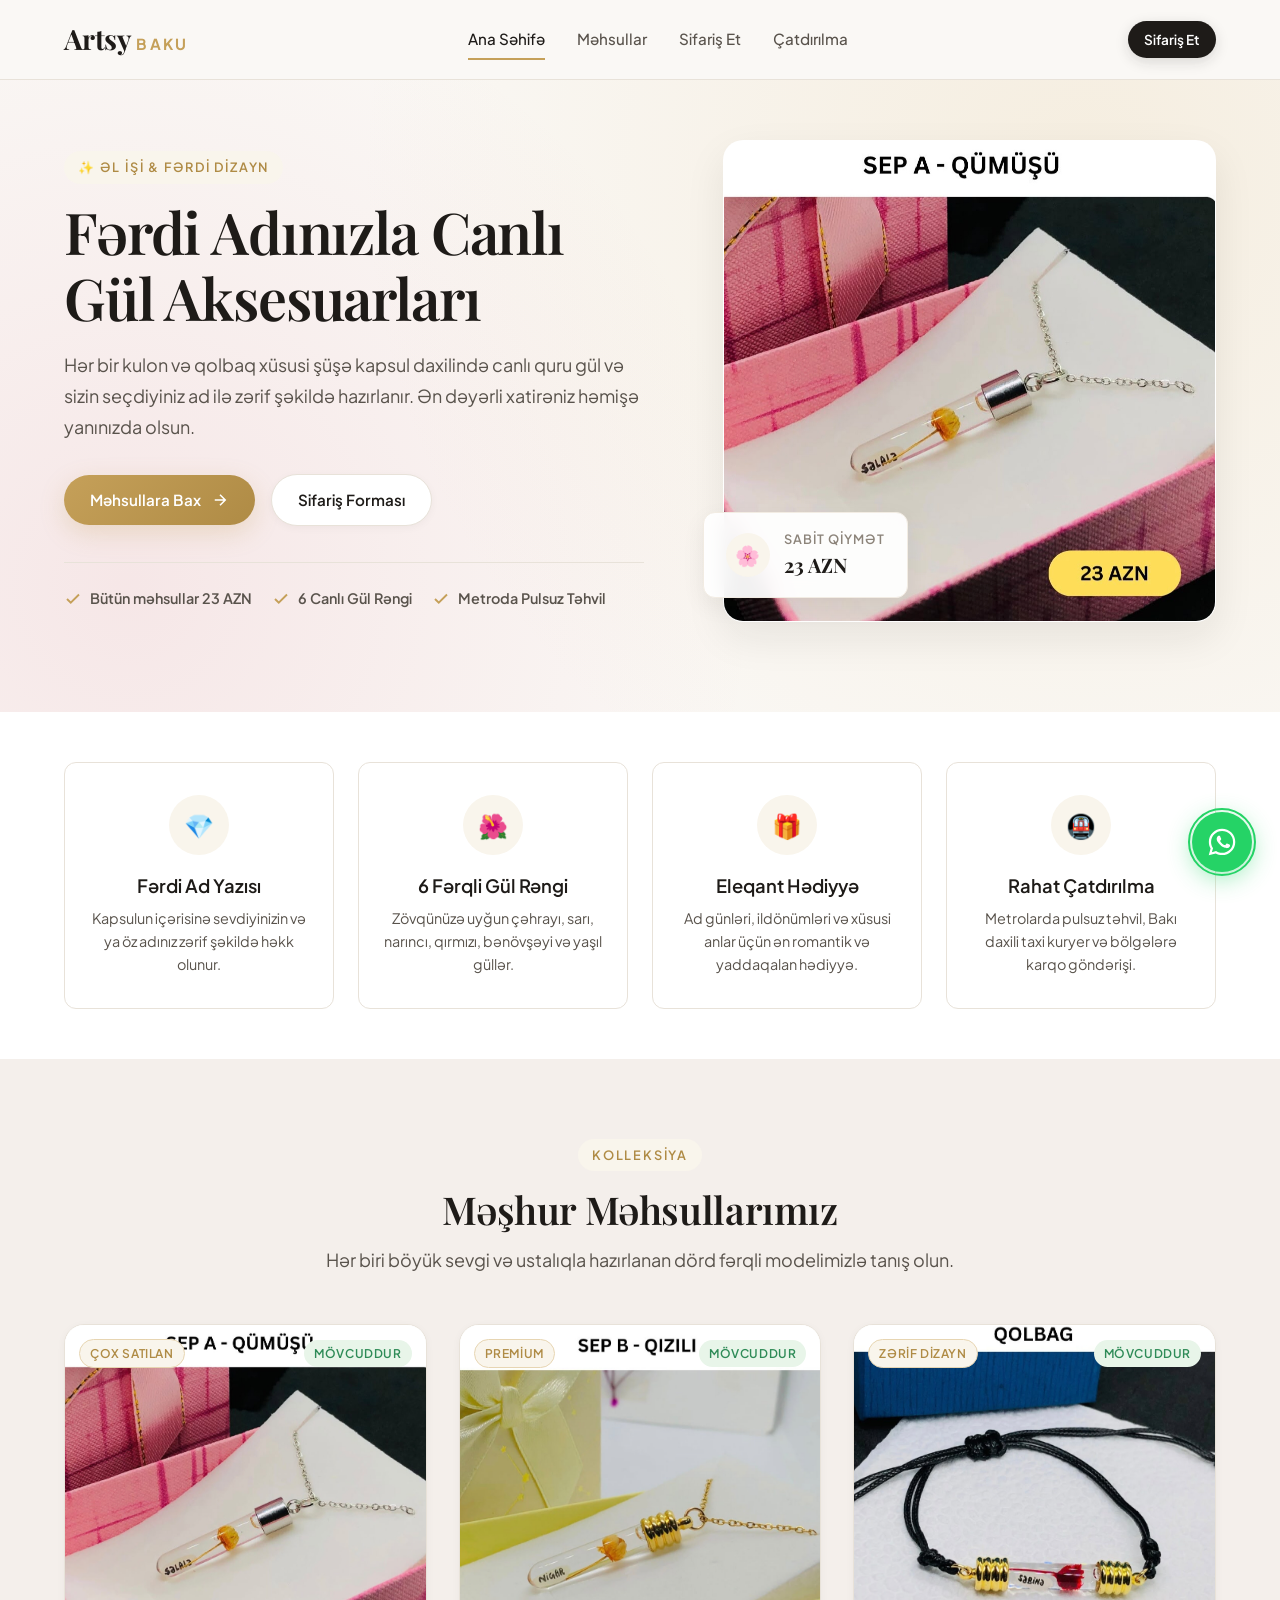
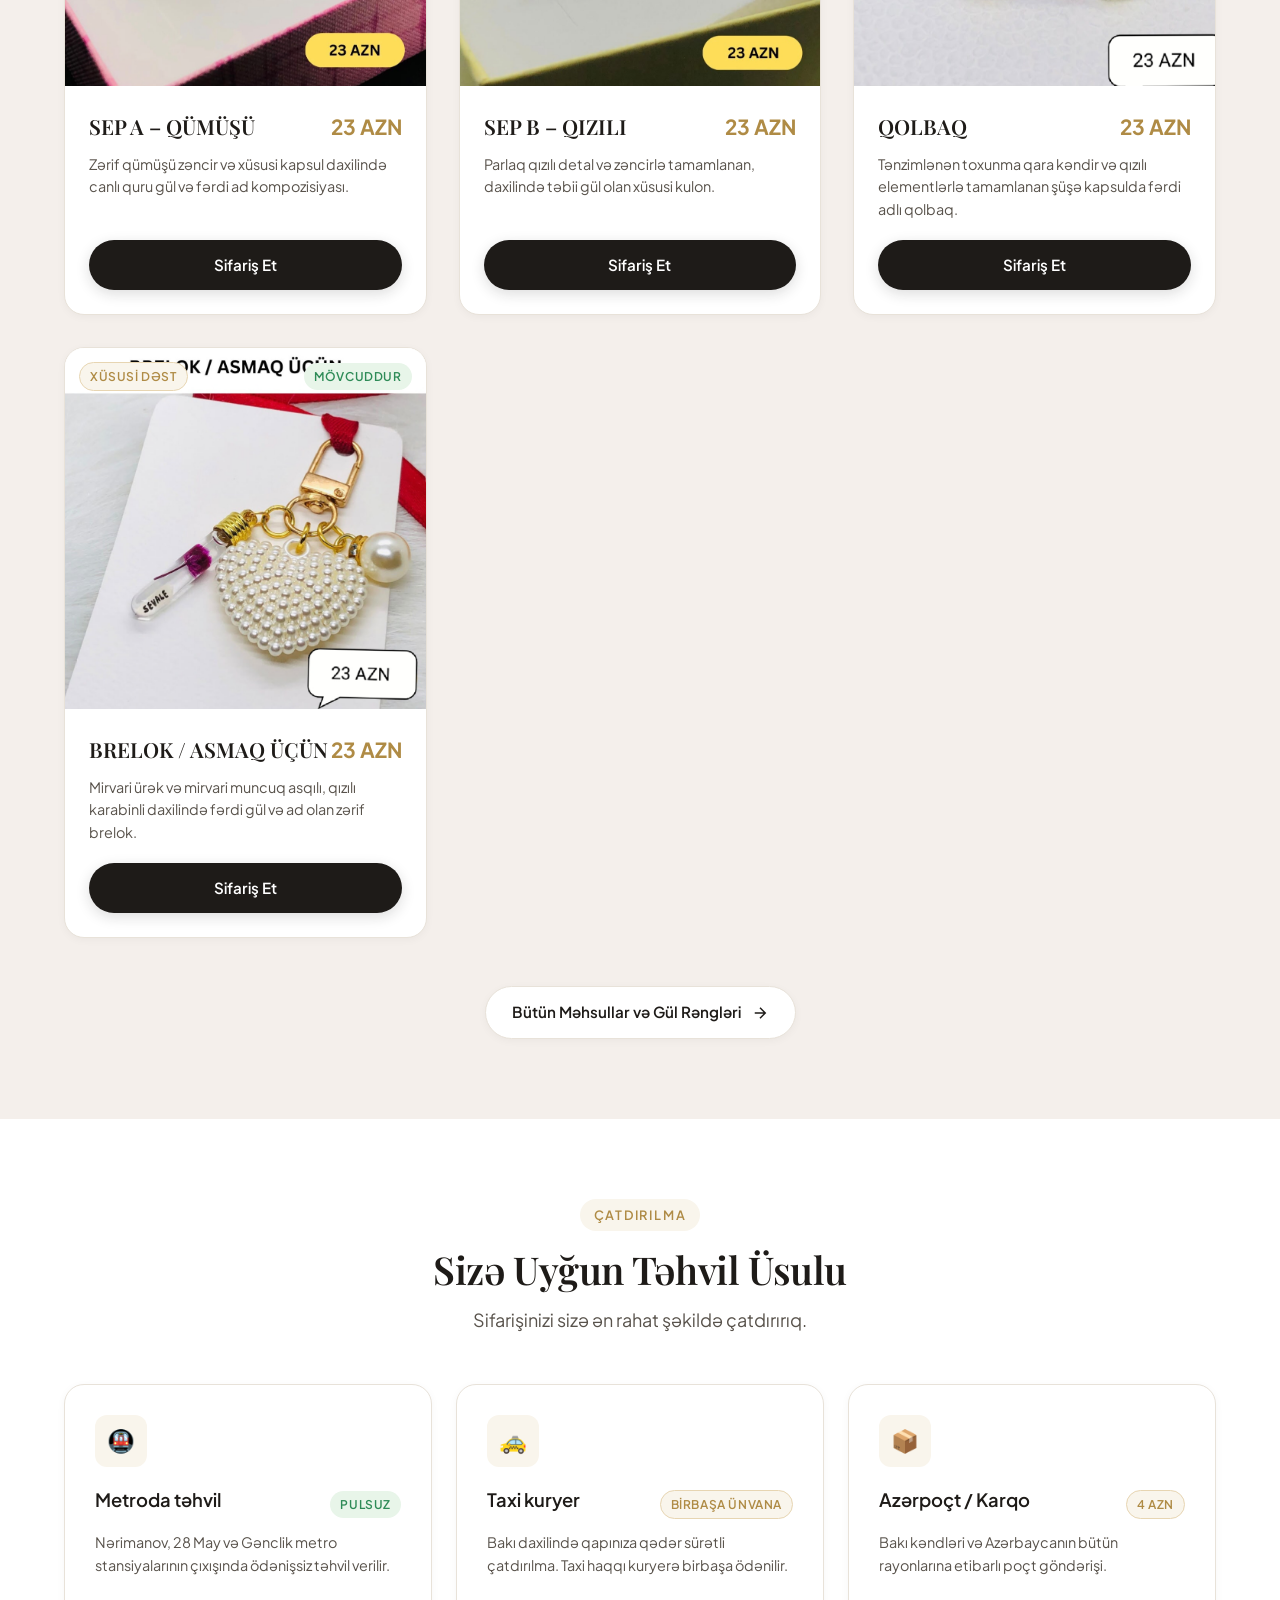
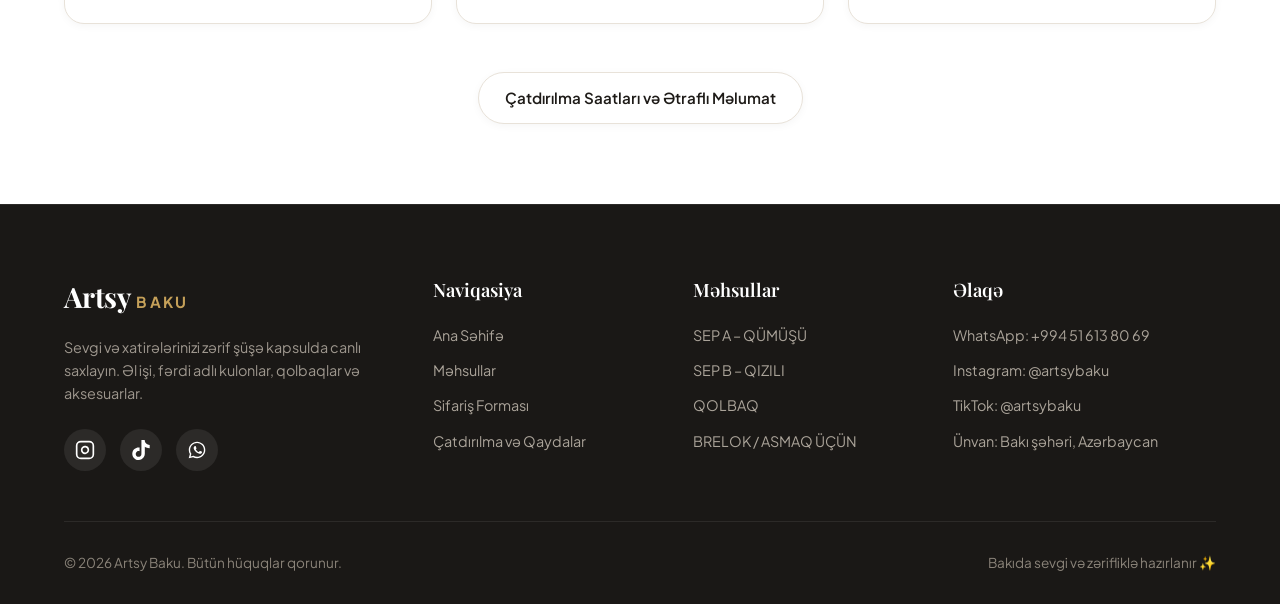
==== index.html @ ff4600fe "feat: complete Artsy Baku production website for GitHub Pages" ====
<!DOCTYPE html>
<html lang="az">
<head>
  <meta charset="UTF-8">
  <meta name="viewport" content="width=device-width, initial-scale=1.0">
  <title>Artsy Baku — Fərdi Adlı Canlı Gül Aksesuarları</title>
  <meta name="description" content="Artsy Baku — Bakıda əl işi, zərif şüşə kapsul daxilində canlı quru gül və fərdi adlı kulonlar, qolbaqlar və breloklar. WhatsApp ilə sürətli sifariş.">
  <meta name="keywords" content="artsy baku, el isi baki, adli sep, adli qolbaq, canli gul sep, hediyye baki, bujiteriya baki, qolbaq, brelok">
  
  <!-- Open Graph / Meta -->
  <meta property="og:type" content="website">
  <meta property="og:title" content="Artsy Baku — Fərdi Adlı Canlı Gül Aksesuarları">
  <meta property="og:description" content="Sevginizi və xatirələrinizi zərif şüşə kapsulda canlı saxlayın. Əl işi, fərdi adlı zərif aksesuarlar.">
  <meta property="og:image" content="assets/images/products/sep-a.jpg">
  
  <link rel="icon" type="image/svg+xml" href="assets/icons/favicon.svg">
  
  <!-- Stiplər -->
  <link rel="stylesheet" href="css/style.css">
  <link rel="stylesheet" href="css/components.css">
  <link rel="stylesheet" href="css/responsive.css">
</head>
<body>

  <!-- ==================== HEADER ==================== -->
  <header class="site-header">
    <div class="container header-inner">
      <a href="index.html" class="brand-logo" aria-label="Artsy Baku Ana Səhifə">
        <img src="assets/images/branding/logo.png" alt="Artsy Baku" class="brand-logo-img" onerror="this.style.display='none'; this.nextElementSibling.style.display='flex';">
        <span class="brand-logo-fallback">
          <span class="logo-serif">Artsy</span>
          <span class="logo-accent">Baku</span>
        </span>
      </a>

      <nav class="nav-menu" aria-label="Əsas Menyu">
        <a href="index.html" class="nav-link active">Ana Səhifə</a>
        <a href="products.html" class="nav-link">Məhsullar</a>
        <a href="order.html" class="nav-link">Sifariş Et</a>
        <a href="delivery.html" class="nav-link">Çatdırılma</a>
      </nav>

      <div class="header-actions">
        <a href="order.html" class="btn btn-primary btn-sm">Sifariş Et</a>
        <button class="mobile-nav-toggle" aria-label="Menyunu aç/bağla">
          <span></span>
          <span></span>
          <span></span>
        </button>
      </div>
    </div>
  </header>

  <!-- Mobil Menyu Pərdəsi -->
  <div class="mobile-menu-overlay"></div>
  <aside class="mobile-menu-drawer">
    <div>
      <a href="index.html" class="brand-logo" style="margin-bottom: 28px;">
        <span class="brand-logo-fallback">
          <span class="logo-serif">Artsy</span>
          <span class="logo-accent">Baku</span>
        </span>
      </a>
      <nav class="mobile-nav-links">
        <a href="index.html" class="nav-link active">Ana Səhifə</a>
        <a href="products.html" class="nav-link">Məhsullar</a>
        <a href="order.html" class="nav-link">Sifariş Et</a>
        <a href="delivery.html" class="nav-link">Çatdırılma</a>
      </nav>
    </div>
    <div>
      <a href="order.html" class="btn btn-primary btn-block" style="margin-bottom: 12px;">Birbaşa Sifariş Et</a>
      <a href="#" target="_blank" rel="noopener" data-business="whatsapp-link" class="btn btn-whatsapp btn-block">WhatsApp ilə Əlaqə</a>
    </div>
  </aside>

  <!-- ==================== HERO BÖLMƏSİ ==================== -->
  <section class="hero-section">
    <div class="container hero-grid">
      <div class="hero-content">
        <span class="section-tag">✨ Əl İşi & Fərdi Dizayn</span>
        <h1 class="heading-xl">Fərdi Adınızla Canlı Gül Aksesuarları</h1>
        <p class="text-lead">
          Hər bir kulon və qolbaq xüsusi şüşə kapsul daxilində canlı quru gül və sizin seçdiyiniz ad ilə zərif şəkildə hazırlanır. Ən dəyərli xatirəniz həmişə yanınızda olsun.
        </p>

        <div class="hero-buttons">
          <a href="products.html" class="btn btn-gold">
            <span>Məhsullara Bax</span>
            <svg width="18" height="18" viewBox="0 0 24 24" fill="none" stroke="currentColor" stroke-width="2">
              <path d="M5 12h14M12 5l7 7-7 7"/>
            </svg>
          </a>
          <a href="order.html" class="btn btn-secondary">
            <span>Sifariş Forması</span>
          </a>
        </div>

        <div class="hero-features-list">
          <div class="hero-feature-item">
            <svg width="18" height="18" viewBox="0 0 24 24" fill="none" stroke="currentColor" stroke-width="2.5"><polyline points="20 6 9 17 4 12"/></svg>
            <span>Bütün məhsullar 23 AZN</span>
          </div>
          <div class="hero-feature-item">
            <svg width="18" height="18" viewBox="0 0 24 24" fill="none" stroke="currentColor" stroke-width="2.5"><polyline points="20 6 9 17 4 12"/></svg>
            <span>6 Canlı Gül Rəngi</span>
          </div>
          <div class="hero-feature-item">
            <svg width="18" height="18" viewBox="0 0 24 24" fill="none" stroke="currentColor" stroke-width="2.5"><polyline points="20 6 9 17 4 12"/></svg>
            <span>Metroda Pulsuz Təhvil</span>
          </div>
        </div>
      </div>

      <div class="hero-visual">
        <div class="hero-image-card">
          <img src="assets/images/products/sep-a.jpg" alt="Artsy Baku Canlı Gül Aksesuarı">
        </div>
        <div class="hero-floating-badge">
          <div class="badge-icon-box">🌸</div>
          <div>
            <div class="badge-title">Sabit Qiymət</div>
            <div class="badge-value">23 AZN</div>
          </div>
        </div>
      </div>
    </div>
  </section>

  <!-- ==================== ÜSTÜNLÜKLƏR ==================== -->
  <section class="section section-sm bg-white">
    <div class="container">
      <div class="features-grid">
        <div class="feature-box">
          <div class="feature-icon-wrapper">💎</div>
          <h3 class="heading-sm">Fərdi Ad Yazısı</h3>
          <p>Kapsulun içərisinə sevdiyinizin və ya öz adınız zərif şəkildə həkk olunur.</p>
        </div>

        <div class="feature-box">
          <div class="feature-icon-wrapper">🌺</div>
          <h3 class="heading-sm">6 Fərqli Gül Rəngi</h3>
          <p>Zövqünüzə uyğun çəhrayı, sarı, narıncı, qırmızı, bənövşəyi və yaşıl güllər.</p>
        </div>

        <div class="feature-box">
          <div class="feature-icon-wrapper">🎁</div>
          <h3 class="heading-sm">Eleqant Hədiyyə</h3>
          <p>Ad günləri, ildönümləri və xüsusi anlar üçün ən romantik və yaddaqalan hədiyyə.</p>
        </div>

        <div class="feature-box">
          <div class="feature-icon-wrapper">🚇</div>
          <h3 class="heading-sm">Rahat Çatdırılma</h3>
          <p>Metrolarda pulsuz təhvil, Bakı daxili taxi kuryer və bölgələrə karqo göndərişi.</p>
        </div>
      </div>
    </div>
  </section>

  <!-- ==================== MƏHSUL VİTRİNİ ==================== -->
  <section class="section bg-secondary">
    <div class="container">
      <div class="section-header">
        <span class="section-tag">Kolleksiya</span>
        <h2 class="heading-lg">Məşhur Məhsullarımız</h2>
        <p class="text-lead">Hər biri böyük sevgi və ustalıqla hazırlanan dörd fərqli modelimizlə tanış olun.</p>
      </div>

      <div class="products-grid">
        <!-- Sep A -->
        <article class="product-card">
          <div class="product-image-container">
            <img src="assets/images/products/sep-a.jpg" alt="SEP A – QÜMÜŞÜ">
            <div class="product-badge-overlay"><span class="badge badge-gold">Çox Satılan</span></div>
            <div class="product-availability-tag"><span class="badge badge-green">Mövcuddur</span></div>
          </div>
          <div class="product-content">
            <div class="product-header-row">
              <h3 class="product-title">SEP A – QÜMÜŞÜ</h3>
              <span class="product-price">23 AZN</span>
            </div>
            <p class="product-description">Zərif qümüşü zəncir və xüsusi kapsul daxilində canlı quru gül və fərdi ad kompozisiyası.</p>
            <div class="product-card-actions">
              <a href="order.html?product=sep-a" class="btn btn-primary btn-block">Sifariş Et</a>
            </div>
          </div>
        </article>

        <!-- Sep B -->
        <article class="product-card">
          <div class="product-image-container">
            <img src="assets/images/products/sep-b.jpg" alt="SEP B – QIZILI">
            <div class="product-badge-overlay"><span class="badge badge-gold">Premium</span></div>
            <div class="product-availability-tag"><span class="badge badge-green">Mövcuddur</span></div>
          </div>
          <div class="product-content">
            <div class="product-header-row">
              <h3 class="product-title">SEP B – QIZILI</h3>
              <span class="product-price">23 AZN</span>
            </div>
            <p class="product-description">Parlaq qızılı detal və zəncirlə tamamlanan, daxilində təbii gül olan xüsusi kulon.</p>
            <div class="product-card-actions">
              <a href="order.html?product=sep-b" class="btn btn-primary btn-block">Sifariş Et</a>
            </div>
          </div>
        </article>

        <!-- Qolbaq -->
        <article class="product-card">
          <div class="product-image-container">
            <img src="assets/images/products/qolbag.jpg" alt="QOLBAQ">
            <div class="product-badge-overlay"><span class="badge badge-gold">Zərif Dizayn</span></div>
            <div class="product-availability-tag"><span class="badge badge-green">Mövcuddur</span></div>
          </div>
          <div class="product-content">
            <div class="product-header-row">
              <h3 class="product-title">QOLBAQ</h3>
              <span class="product-price">23 AZN</span>
            </div>
            <p class="product-description">Tənzimlənən toxunma qara kəndir və qızılı elementlərlə tamamlanan şüşə kapsulda fərdi adlı qolbaq.</p>
            <div class="product-card-actions">
              <a href="order.html?product=qolbag" class="btn btn-primary btn-block">Sifariş Et</a>
            </div>
          </div>
        </article>

        <!-- Brelok -->
        <article class="product-card">
          <div class="product-image-container">
            <img src="assets/images/products/brelok.jpg" alt="BRELOK / ASMAQ ÜÇÜN">
            <div class="product-badge-overlay"><span class="badge badge-gold">Xüsusi Dəst</span></div>
            <div class="product-availability-tag"><span class="badge badge-green">Mövcuddur</span></div>
          </div>
          <div class="product-content">
            <div class="product-header-row">
              <h3 class="product-title">BRELOK / ASMAQ ÜÇÜN</h3>
              <span class="product-price">23 AZN</span>
            </div>
            <p class="product-description">Mirvari ürək və mirvari muncuq asqılı, qızılı karabinli daxilində fərdi gül və ad olan zərif brelok.</p>
            <div class="product-card-actions">
              <a href="order.html?product=brelok" class="btn btn-primary btn-block">Sifariş Et</a>
            </div>
          </div>
        </article>
      </div>

      <div style="text-align: center; margin-top: 48px;">
        <a href="products.html" class="btn btn-secondary">
          <span>Bütün Məhsullar və Gül Rəngləri</span>
          <svg width="18" height="18" viewBox="0 0 24 24" fill="none" stroke="currentColor" stroke-width="2">
            <path d="M5 12h14M12 5l7 7-7 7"/>
          </svg>
        </a>
      </div>
    </div>
  </section>

  <!-- ==================== ÇATDIRILMA XÜLASƏSİ ==================== -->
  <section class="section bg-white">
    <div class="container">
      <div class="section-header">
        <span class="section-tag">Çatdırılma</span>
        <h2 class="heading-lg">Sizə Uyğun Təhvil Üsulu</h2>
        <p class="text-lead">Sifarişinizi sizə ən rahat şəkildə çatdırırıq.</p>
      </div>

      <div class="delivery-details-grid">
        <div class="delivery-method-box">
          <div class="method-icon">🚇</div>
          <div style="display: flex; justify-content: space-between; align-items: center; margin-bottom: 8px;">
            <h3 class="heading-sm">Metroda təhvil</h3>
            <span class="badge badge-green">PULSUZ</span>
          </div>
          <p>Nərimanov, 28 May və Gənclik metro stansiyalarının çıxışında ödənişsiz təhvil verilir.</p>
        </div>

        <div class="delivery-method-box">
          <div class="method-icon">🚕</div>
          <div style="display: flex; justify-content: space-between; align-items: center; margin-bottom: 8px;">
            <h3 class="heading-sm">Taxi kuryer</h3>
            <span class="badge badge-gold">Birbaşa Ünvana</span>
          </div>
          <p>Bakı daxilində qapınıza qədər sürətli çatdırılma. Taxi haqqı kuryerə birbaşa ödənilir.</p>
        </div>

        <div class="delivery-method-box">
          <div class="method-icon">📦</div>
          <div style="display: flex; justify-content: space-between; align-items: center; margin-bottom: 8px;">
            <h3 class="heading-sm">Azərpoçt / Karqo</h3>
            <span class="badge badge-gold">4 AZN</span>
          </div>
          <p>Bakı kəndləri və Azərbaycanın bütün rayonlarına etibarlı poçt göndərişi.</p>
        </div>
      </div>

      <div style="text-align: center;">
        <a href="delivery.html" class="btn btn-secondary">Çatdırılma Saatları və Ətraflı Məlumat</a>
      </div>
    </div>
  </section>

  <!-- ==================== FOOTER ==================== -->
  <footer class="site-footer">
    <div class="container">
      <div class="footer-grid">
        <div class="footer-brand">
          <div class="brand-logo-fallback">
            <span class="logo-serif">Artsy</span>
            <span class="logo-accent">Baku</span>
          </div>
          <p>Sevgi və xatirələrinizi zərif şüşə kapsulda canlı saxlayın. Əl işi, fərdi adlı kulonlar, qolbaqlar və aksesuarlar.</p>
          <div class="footer-social-links">
            <a href="https://www.instagram.com/artsybaku?rpxt=MWowZDJzYm9rZ29ocg==" target="_blank" rel="noopener" data-business="instagram-link" class="social-btn" aria-label="Instagram">
              <svg width="20" height="20" viewBox="0 0 24 24" fill="none" stroke="currentColor" stroke-width="2"><rect x="2" y="2" width="20" height="20" rx="5" ry="5"/><path d="M16 11.37A4 4 0 1 1 12.63 8 4 4 0 0 1 16 11.37z"/><line x1="17.5" y1="6.5" x2="17.51" y2="6.5"/></svg>
            </a>
            <a href="https://www.tiktok.com/@artsybaku?_r=1&_t=ZS-9BE5eZiRRq8" target="_blank" rel="noopener" data-business="tiktok-link" class="social-btn" aria-label="TikTok">
              <svg width="20" height="20" viewBox="0 0 24 24" fill="currentColor"><path d="M12.525.02c1.31-.02 2.61-.01 3.91-.02.08 1.53.63 3.09 1.75 4.17 1.12 1.11 2.7 1.62 4.24 1.79v4.03c-1.44-.05-2.89-.35-4.2-.97-.57-.26-1.1-.59-1.62-.93-.01 2.92.01 5.84-.02 8.75-.08 1.4-.54 2.79-1.35 3.94-1.31 1.92-3.58 3.17-5.91 3.21-1.43.08-2.86-.31-4.08-1.03-2.02-1.19-3.44-3.37-3.65-5.71-.02-.5-.03-1-.01-1.49.18-1.9 1.12-3.72 2.58-4.96 1.66-1.44 3.98-2.13 6.15-1.72.02 1.48-.04 2.96-.04 4.44-.99-.32-2.15-.23-3.02.37-.63.41-1.11 1.04-1.36 1.75-.21.51-.24 1.07-.14 1.61.24 1.64 1.82 3.02 3.5 2.87 1.12-.01 2.19-.66 2.77-1.61.19-.33.4-.67.41-1.06.1-1.79.06-3.57.07-5.36.01-4.03-.01-8.05.02-12.07z"/></svg>
            </a>
            <a href="https://wa.me/994516138069" target="_blank" rel="noopener" data-business="whatsapp-link" class="social-btn" aria-label="WhatsApp">
              <svg width="20" height="20" viewBox="0 0 24 24" fill="currentColor"><path d="M12.04 2C6.58 2 2.13 6.45 2.13 11.91C2.13 13.66 2.59 15.36 3.45 16.86L2.05 22L7.3 20.62C8.75 21.41 10.38 21.83 12.04 21.83C17.5 21.83 21.95 17.38 21.95 11.92C21.95 9.27 20.92 6.78 19.05 4.91C17.18 3.03 14.69 2 12.04 2M12.05 3.67C14.25 3.67 16.31 4.53 17.87 6.09C19.42 7.65 20.28 9.72 20.28 11.92C20.28 16.46 16.58 20.15 12.04 20.15C10.56 20.15 9.11 19.76 7.85 19.01L7.55 18.83L4.43 19.65L5.26 16.61L5.06 16.29C4.24 14.99 3.81 13.47 3.81 11.91C3.81 7.37 7.5 3.67 12.05 3.67M9.53 7.34C9.36 7.34 9.09 7.4 8.87 7.65C8.65 7.89 8.02 8.48 8.02 9.7C8.02 10.92 8.91 12.09 9.03 12.26C9.16 12.42 10.74 14.99 13.24 15.98C15.32 16.8 15.74 16.64 16.2 16.59C16.65 16.55 17.65 16 17.86 15.42C18.06 14.83 18.06 14.33 18 14.22C17.94 14.12 17.78 14.06 17.53 13.94C17.29 13.82 16.08 13.22 15.86 13.14C15.63 13.06 15.47 13.01 15.3 13.26C15.14 13.5 14.66 14.06 14.52 14.22C14.37 14.38 14.23 14.4 13.98 14.28C13.74 14.16 12.95 13.9 12.01 13.07C11.28 12.42 10.79 11.61 10.65 11.37C10.5 11.12 10.63 10.99 10.76 10.87C10.87 10.76 11.01 10.58 11.13 10.43C11.25 10.29 11.3 10.18 11.38 10.02C11.46 9.85 11.42 9.71 11.36 9.59C11.3 9.47 10.8 8.24 10.59 7.74C10.38 7.26 10.18 7.32 10.02 7.32C9.88 7.32 9.71 7.34 9.53 7.34Z"/></svg>
            </a>
          </div>
        </div>

        <div>
          <h4 class="footer-heading">Naviqasiya</h4>
          <div class="footer-links">
            <a href="index.html">Ana Səhifə</a>
            <a href="products.html">Məhsullar</a>
            <a href="order.html">Sifariş Forması</a>
            <a href="delivery.html">Çatdırılma və Qaydalar</a>
          </div>
        </div>

        <div>
          <h4 class="footer-heading">Məhsullar</h4>
          <div class="footer-links">
            <a href="order.html?product=sep-a">SEP A – QÜMÜŞÜ</a>
            <a href="order.html?product=sep-b">SEP B – QIZILI</a>
            <a href="order.html?product=qolbag">QOLBAQ</a>
            <a href="order.html?product=brelok">BRELOK / ASMAQ ÜÇÜN</a>
          </div>
        </div>

        <div>
          <h4 class="footer-heading">Əlaqə</h4>
          <div class="footer-links">
            <p style="font-size: 0.9rem; color: #AAA399;">WhatsApp: <span data-business="whatsapp-number">+994 51 613 80 69</span></p>
            <p style="font-size: 0.9rem; color: #AAA399;">Instagram: <span data-business="instagram-handle">@artsybaku</span></p>
            <p style="font-size: 0.9rem; color: #AAA399;">TikTok: <span data-business="tiktok-handle">@artsybaku</span></p>
            <p style="font-size: 0.9rem; color: #AAA399;">Ünvan: Bakı şəhəri, Azərbaycan</p>
          </div>
        </div>
      </div>

      <div class="footer-bottom">
        <div>© <span class="current-year">2026</span> Artsy Baku. Bütün hüquqlar qorunur.</div>
        <div>Bakıda sevgi və zərifliklə hazırlanır ✨</div>
      </div>
    </div>
  </footer>

  <!-- ==================== WHATSAPP ÜZƏN DÜYMƏ ==================== -->
  <a href="https://wa.me/994516138069" target="_blank" rel="noopener" data-business="whatsapp-link" class="whatsapp-float-btn" aria-label="WhatsApp ilə birbaşa əlaqə">
    <div class="whatsapp-pulse-ring"></div>
    <svg viewBox="0 0 24 24"><path d="M12.04 2C6.58 2 2.13 6.45 2.13 11.91C2.13 13.66 2.59 15.36 3.45 16.86L2.05 22L7.3 20.62C8.75 21.41 10.38 21.83 12.04 21.83C17.5 21.83 21.95 17.38 21.95 11.92C21.95 9.27 20.92 6.78 19.05 4.91C17.18 3.03 14.69 2 12.04 2M12.05 3.67C14.25 3.67 16.31 4.53 17.87 6.09C19.42 7.65 20.28 9.72 20.28 11.92C20.28 16.46 16.58 20.15 12.04 20.15C10.56 20.15 9.11 19.76 7.85 19.01L7.55 18.83L4.43 19.65L5.26 16.61L5.06 16.29C4.24 14.99 3.81 13.47 3.81 11.91C3.81 7.37 7.5 3.67 12.05 3.67M9.53 7.34C9.36 7.34 9.09 7.4 8.87 7.65C8.65 7.89 8.02 8.48 8.02 9.7C8.02 10.92 8.91 12.09 9.03 12.26C9.16 12.42 10.74 14.99 13.24 15.98C15.32 16.8 15.74 16.64 16.2 16.59C16.65 16.55 17.65 16 17.86 15.42C18.06 14.83 18.06 14.33 18 14.22C17.94 14.12 17.78 14.06 17.53 13.94C17.29 13.82 16.08 13.22 15.86 13.14C15.63 13.06 15.47 13.01 15.3 13.26C15.14 13.5 14.66 14.06 14.52 14.22C14.37 14.38 14.23 14.4 13.98 14.28C13.74 14.16 12.95 13.9 12.01 13.07C11.28 12.42 10.79 11.61 10.65 11.37C10.5 11.12 10.63 10.99 10.76 10.87C10.87 10.76 11.01 10.58 11.13 10.43C11.25 10.29 11.3 10.18 11.38 10.02C11.46 9.85 11.42 9.71 11.36 9.59C11.3 9.47 10.8 8.24 10.59 7.74C10.38 7.26 10.18 7.32 10.02 7.32C9.88 7.32 9.71 7.34 9.53 7.34Z"/></svg>
  </a>

  <!-- Skriptlər -->
  <script src="js/config.js"></script>
  <script src="js/main.js"></script>
</body>
</html>
---- css/style.css ----
/* ============================================================
   ARTSY BAKU — ƏSAS DİZAYN SİSTEMİ VƏ ÜMUMİ STİLLƏR
   ============================================================ */

@import url('https://fonts.googleapis.com/css2?family=Playfair+Display:ital,wght@0,400;0,500;0,600;0,700;1,400&family=Plus+Jakarta+Sans:wght@300;400;500;600;700&display=swap');

:root {
  /* Əsas Rəng Palitrası */
  --bg-primary: #FAF8F5;
  --bg-surface: #FFFFFF;
  --bg-secondary: #F4EFEB;
  --bg-card: #FFFFFF;
  --bg-dark: #1A1816;

  --text-primary: #1E1B18;
  --text-secondary: #59534C;
  --text-muted: #8C847A;
  --text-light: #FFFFFF;

  --gold: #C5A059;
  --gold-hover: #AF8B45;
  --gold-light: #E7D5B2;
  --gold-subtle: #F9F5EC;
  
  --rose: #D96A83;
  --rose-soft: #FCF1F3;
  
  --success: #2E8B57;
  --success-bg: #E8F5E9;
  --danger: #D32F2F;
  --danger-bg: #FFEBEE;
  --warning: #ED6C02;

  --border-color: #E8E2D9;
  --border-light: #F2ECE3;
  --border-focus: #C5A059;

  /* Tipoqrafiya */
  --font-serif: 'Playfair Display', Georgia, serif;
  --font-sans: 'Plus Jakarta Sans', -apple-system, BlinkMacSystemFont, 'Segoe UI', Roboto, sans-serif;

  /* Kölgələr */
  --shadow-sm: 0 2px 8px rgba(30, 27, 24, 0.04);
  --shadow-md: 0 8px 24px rgba(30, 27, 24, 0.06);
  --shadow-lg: 0 16px 40px rgba(30, 27, 24, 0.08);
  --shadow-gold: 0 8px 25px rgba(197, 160, 89, 0.25);

  /* Radius */
  --radius-sm: 6px;
  --radius-md: 12px;
  --radius-lg: 20px;
  --radius-pill: 9999px;

  /* Keçidlər */
  --transition-fast: 0.2s ease;
  --transition-normal: 0.3s cubic-bezier(0.16, 1, 0.3, 1);
  --transition-slow: 0.5s cubic-bezier(0.16, 1, 0.3, 1);

  /* Ölçülər */
  --container-max: 1200px;
  --header-height: 80px;
}

/* Reset və Əsas Tənzimləmələr */
*, *::before, *::after {
  box-sizing: border-box;
  margin: 0;
  padding: 0;
}

html {
  font-size: 16px;
  scroll-behavior: smooth;
  -webkit-font-smoothing: antialiased;
  -moz-osx-font-smoothing: grayscale;
}

body {
  font-family: var(--font-sans);
  background-color: var(--bg-primary);
  color: var(--text-primary);
  line-height: 1.6;
  min-height: 100vh;
  display: flex;
  flex-direction: column;
  overflow-x: hidden;
}

/* Şəkillər */
img {
  max-width: 100%;
  height: auto;
  display: block;
}

a {
  color: inherit;
  text-decoration: none;
  transition: color var(--transition-fast);
}

button, input, select, textarea {
  font: inherit;
  color: inherit;
}

button {
  cursor: pointer;
  border: none;
  background: none;
}

ul, ol {
  list-style: none;
}

/* Konteyner */
.container {
  width: 100%;
  max-width: var(--container-max);
  margin-left: auto;
  margin-right: auto;
  padding-left: 24px;
  padding-right: 24px;
}

/* Tipoqrafiya Sinifləri */
.heading-xl {
  font-family: var(--font-serif);
  font-size: clamp(2.4rem, 4.5vw, 3.8rem);
  font-weight: 600;
  line-height: 1.15;
  letter-spacing: -0.02em;
  color: var(--text-primary);
}

.heading-lg {
  font-family: var(--font-serif);
  font-size: clamp(1.8rem, 3vw, 2.5rem);
  font-weight: 600;
  line-height: 1.25;
  letter-spacing: -0.01em;
}

.heading-md {
  font-family: var(--font-serif);
  font-size: clamp(1.4rem, 2.2vw, 1.8rem);
  font-weight: 600;
  line-height: 1.3;
}

.heading-sm {
  font-family: var(--font-sans);
  font-size: 1.15rem;
  font-weight: 600;
  line-height: 1.4;
}

.text-lead {
  font-size: 1.125rem;
  color: var(--text-secondary);
  line-height: 1.7;
}

.text-muted {
  color: var(--text-muted);
  font-size: 0.9rem;
}

.section-tag {
  display: inline-flex;
  align-items: center;
  gap: 8px;
  font-size: 0.8rem;
  font-weight: 600;
  text-transform: uppercase;
  letter-spacing: 0.14em;
  color: var(--gold-hover);
  background-color: var(--gold-subtle);
  padding: 6px 14px;
  border-radius: var(--radius-pill);
  margin-bottom: 14px;
}

.section-header {
  text-align: center;
  max-width: 680px;
  margin: 0 auto 48px auto;
}

.section-header .heading-lg {
  margin-bottom: 12px;
}

/* Düymələr */
.btn {
  display: inline-flex;
  align-items: center;
  justify-content: center;
  gap: 10px;
  padding: 13px 26px;
  font-size: 0.95rem;
  font-weight: 600;
  border-radius: var(--radius-pill);
  transition: all var(--transition-normal);
  text-align: center;
  white-space: nowrap;
}

.btn-primary {
  background-color: var(--text-primary);
  color: #FFFFFF;
  box-shadow: 0 4px 14px rgba(30, 27, 24, 0.15);
}

.btn-primary:hover {
  background-color: var(--gold);
  color: #FFFFFF;
  box-shadow: var(--shadow-gold);
  transform: translateY(-2px);
}

.btn-gold {
  background: linear-gradient(135deg, var(--gold) 0%, var(--gold-hover) 100%);
  color: #FFFFFF;
  box-shadow: var(--shadow-gold);
}

.btn-gold:hover {
  filter: brightness(1.08);
  transform: translateY(-2px);
}

.btn-secondary {
  background-color: var(--bg-surface);
  color: var(--text-primary);
  border: 1px solid var(--border-color);
  box-shadow: var(--shadow-sm);
}

.btn-secondary:hover {
  border-color: var(--gold);
  color: var(--gold-hover);
  background-color: var(--gold-subtle);
  transform: translateY(-2px);
}

.btn-whatsapp {
  background: linear-gradient(135deg, #25D366 0%, #1EBE5D 100%);
  color: #FFFFFF;
  box-shadow: 0 6px 20px rgba(37, 211, 102, 0.28);
}

.btn-whatsapp:hover {
  filter: brightness(1.06);
  transform: translateY(-2px);
  box-shadow: 0 8px 25px rgba(37, 211, 102, 0.38);
}

.btn-sm {
  padding: 8px 16px;
  font-size: 0.85rem;
}

.btn-block {
  width: 100%;
}

/* Bölmə məsafələri */
.section {
  padding: 80px 0;
}

.section-sm {
  padding: 50px 0;
}

.bg-secondary {
  background-color: var(--bg-secondary);
}

.bg-white {
  background-color: var(--bg-surface);
}

/* Badge */
.badge {
  display: inline-flex;
  align-items: center;
  padding: 4px 10px;
  font-size: 0.75rem;
  font-weight: 600;
  border-radius: var(--radius-pill);
  text-transform: uppercase;
  letter-spacing: 0.05em;
}

.badge-gold {
  background: var(--gold-subtle);
  color: var(--gold-hover);
  border: 1px solid var(--gold-light);
}

.badge-green {
  background: var(--success-bg);
  color: var(--success);
}

.badge-red {
  background: var(--danger-bg);
  color: var(--danger);
}
---- css/components.css ----
/* ============================================================
   ARTSY BAKU — KOMPONENTLƏR VƏ XÜSUSİ MODULLAR
   ============================================================ */

/* 1. NAVİQASİYA VƏ HEADER */
.site-header {
  position: sticky;
  top: 0;
  z-index: 1000;
  background-color: rgba(250, 248, 245, 0.92);
  backdrop-filter: blur(12px);
  -webkit-backdrop-filter: blur(12px);
  border-bottom: 1px solid var(--border-color);
  transition: all var(--transition-normal);
  height: var(--header-height);
  display: flex;
  align-items: center;
}

.site-header.scrolled {
  background-color: rgba(255, 255, 255, 0.96);
  box-shadow: var(--shadow-sm);
  height: 70px;
}

.header-inner {
  display: flex;
  align-items: center;
  justify-content: space-between;
}

/* Loqo və Brendinq */
.brand-logo {
  display: inline-flex;
  align-items: center;
  gap: 12px;
  text-decoration: none;
}

.brand-logo-img {
  height: 42px;
  width: auto;
  object-fit: contain;
}

.brand-logo-fallback {
  display: flex;
  align-items: baseline;
  gap: 5px;
}

.brand-logo-fallback .logo-serif {
  font-family: var(--font-serif);
  font-size: 1.75rem;
  font-weight: 700;
  color: var(--text-primary);
  letter-spacing: -0.02em;
}

.brand-logo-fallback .logo-accent {
  font-family: var(--font-sans);
  font-size: 0.95rem;
  font-weight: 700;
  letter-spacing: 0.16em;
  text-transform: uppercase;
  color: var(--gold);
}

/* Əsas Menyu */
.nav-menu {
  display: flex;
  align-items: center;
  gap: 32px;
}

.nav-link {
  font-size: 0.95rem;
  font-weight: 500;
  color: var(--text-secondary);
  position: relative;
  padding: 8px 0;
}

.nav-link::after {
  content: '';
  position: absolute;
  bottom: 0;
  left: 0;
  width: 0;
  height: 2px;
  background-color: var(--gold);
  transition: width var(--transition-normal);
}

.nav-link:hover,
.nav-link.active {
  color: var(--text-primary);
}

.nav-link.active::after,
.nav-link:hover::after {
  width: 100%;
}

.header-actions {
  display: flex;
  align-items: center;
  gap: 16px;
}

/* Mobil Menyu Düyməsi */
.mobile-nav-toggle {
  display: none;
  flex-direction: column;
  justify-content: center;
  align-items: center;
  width: 44px;
  height: 44px;
  border-radius: var(--radius-sm);
  background-color: var(--bg-surface);
  border: 1px solid var(--border-color);
  gap: 5px;
  z-index: 1100;
}

.mobile-nav-toggle span {
  display: block;
  width: 22px;
  height: 2px;
  background-color: var(--text-primary);
  transition: all var(--transition-normal);
}

.mobile-nav-toggle.open span:nth-child(1) {
  transform: translateY(7px) rotate(45deg);
}

.mobile-nav-toggle.open span:nth-child(2) {
  opacity: 0;
}

.mobile-nav-toggle.open span:nth-child(3) {
  transform: translateY(-7px) rotate(-45deg);
}

/* Mobil Menyu Pərdəsi */
.mobile-menu-overlay {
  display: none;
  position: fixed;
  top: 0;
  left: 0;
  width: 100%;
  height: 100vh;
  background-color: rgba(26, 24, 22, 0.6);
  backdrop-filter: blur(4px);
  z-index: 1050;
  opacity: 0;
  pointer-events: none;
  transition: opacity var(--transition-normal);
}

.mobile-menu-overlay.active {
  opacity: 1;
  pointer-events: auto;
}

.mobile-menu-drawer {
  position: fixed;
  top: 0;
  right: -100%;
  width: 85%;
  max-width: 360px;
  height: 100vh;
  background-color: var(--bg-surface);
  z-index: 1060;
  padding: 90px 28px 36px 28px;
  display: flex;
  flex-direction: column;
  justify-content: space-between;
  box-shadow: -10px 0 30px rgba(0,0,0,0.15);
  transition: right var(--transition-normal);
  overflow-y: auto;
}

.mobile-menu-drawer.open {
  right: 0;
}

.mobile-nav-links {
  display: flex;
  flex-direction: column;
  gap: 16px;
}

.mobile-nav-links .nav-link {
  font-size: 1.15rem;
  font-weight: 600;
  padding: 12px 0;
  border-bottom: 1px solid var(--border-light);
}

/* 2. HERO BÖLMƏSİ */
.hero-section {
  position: relative;
  padding: 60px 0 90px 0;
  overflow: hidden;
  background: radial-gradient(circle at 85% 15%, rgba(223, 190, 126, 0.18) 0%, transparent 60%),
              radial-gradient(circle at 10% 80%, rgba(217, 106, 131, 0.12) 0%, transparent 50%),
              var(--bg-primary);
}

.hero-grid {
  display: grid;
  grid-template-columns: 1.1fr 0.9fr;
  align-items: center;
  gap: 56px;
}

.hero-content {
  max-width: 580px;
}

.hero-content .heading-xl {
  margin-bottom: 20px;
}

.hero-content .text-lead {
  margin-bottom: 32px;
}

.hero-buttons {
  display: flex;
  align-items: center;
  flex-wrap: wrap;
  gap: 16px;
  margin-bottom: 36px;
}

.hero-features-list {
  display: flex;
  flex-wrap: wrap;
  gap: 20px;
  border-top: 1px solid var(--border-color);
  padding-top: 24px;
}

.hero-feature-item {
  display: flex;
  align-items: center;
  gap: 8px;
  font-size: 0.9rem;
  font-weight: 600;
  color: var(--text-secondary);
}

.hero-feature-item svg {
  color: var(--gold);
  flex-shrink: 0;
}

/* Hero Görünüş Kompozisiyası */
.hero-visual {
  position: relative;
}

.hero-image-card {
  position: relative;
  border-radius: var(--radius-lg);
  overflow: hidden;
  box-shadow: var(--shadow-lg);
  border: 1px solid rgba(255, 255, 255, 0.8);
  background-color: #FFFFFF;
}

.hero-image-card img {
  width: 100%;
  height: 480px;
  object-fit: cover;
  transition: transform var(--transition-slow);
}

.hero-image-card:hover img {
  transform: scale(1.03);
}

.hero-floating-badge {
  position: absolute;
  bottom: 24px;
  left: -20px;
  background: rgba(255, 255, 255, 0.94);
  backdrop-filter: blur(10px);
  padding: 16px 22px;
  border-radius: var(--radius-md);
  box-shadow: var(--shadow-md);
  border: 1px solid var(--border-light);
  display: flex;
  align-items: center;
  gap: 14px;
}

.badge-icon-box {
  width: 44px;
  height: 44px;
  border-radius: var(--radius-pill);
  background-color: var(--gold-subtle);
  color: var(--gold-hover);
  display: flex;
  align-items: center;
  justify-content: center;
  font-size: 1.25rem;
}

.badge-title {
  font-size: 0.8rem;
  text-transform: uppercase;
  letter-spacing: 0.08em;
  color: var(--text-muted);
  font-weight: 600;
}

.badge-value {
  font-family: var(--font-serif);
  font-size: 1.25rem;
  font-weight: 700;
  color: var(--text-primary);
}

/* 3. ÜSTÜNLÜKLƏR BÖLMƏSİ */
.features-grid {
  display: grid;
  grid-template-columns: repeat(auto-fit, minmax(240px, 1fr));
  gap: 24px;
}

.feature-box {
  background-color: var(--bg-surface);
  border: 1px solid var(--border-color);
  border-radius: var(--radius-md);
  padding: 32px 24px;
  text-align: center;
  transition: all var(--transition-normal);
}

.feature-box:hover {
  transform: translateY(-4px);
  box-shadow: var(--shadow-md);
  border-color: var(--gold-light);
}

.feature-icon-wrapper {
  width: 60px;
  height: 60px;
  margin: 0 auto 18px auto;
  border-radius: var(--radius-pill);
  background-color: var(--gold-subtle);
  color: var(--gold-hover);
  display: flex;
  align-items: center;
  justify-content: center;
  font-size: 1.5rem;
}

.feature-box .heading-sm {
  margin-bottom: 8px;
}

.feature-box p {
  font-size: 0.9rem;
  color: var(--text-secondary);
}

/* 4. MƏHSULLAR GRID VƏ KARTLARI */
.products-grid {
  display: grid;
  grid-template-columns: repeat(auto-fit, minmax(280px, 1fr));
  gap: 32px;
}

.product-card {
  background-color: var(--bg-surface);
  border-radius: var(--radius-lg);
  border: 1px solid var(--border-color);
  overflow: hidden;
  box-shadow: var(--shadow-sm);
  transition: all var(--transition-normal);
  display: flex;
  flex-direction: column;
}

.product-card:hover {
  transform: translateY(-6px);
  box-shadow: var(--shadow-lg);
  border-color: var(--gold-light);
}

.product-image-container {
  position: relative;
  width: 100%;
  padding-top: 100%; /* 1:1 Aspect Ratio */
  background-color: #F8F6F2;
  overflow: hidden;
}

.product-image-container img {
  position: absolute;
  top: 0;
  left: 0;
  width: 100%;
  height: 100%;
  object-fit: cover;
  transition: transform var(--transition-slow);
}

.product-card:hover .product-image-container img {
  transform: scale(1.05);
}

.product-badge-overlay {
  position: absolute;
  top: 14px;
  left: 14px;
  z-index: 2;
}

.product-availability-tag {
  position: absolute;
  top: 14px;
  right: 14px;
  z-index: 2;
}

.product-content {
  padding: 24px;
  display: flex;
  flex-direction: column;
  flex-grow: 1;
}

.product-header-row {
  display: flex;
  align-items: baseline;
  justify-content: space-between;
  margin-bottom: 10px;
}

.product-title {
  font-family: var(--font-serif);
  font-size: 1.3rem;
  font-weight: 600;
  color: var(--text-primary);
}

.product-price {
  font-family: var(--font-sans);
  font-size: 1.3rem;
  font-weight: 700;
  color: var(--gold-hover);
  white-space: nowrap;
}

.product-description {
  font-size: 0.9rem;
  color: var(--text-secondary);
  line-height: 1.55;
  margin-bottom: 20px;
  flex-grow: 1;
}

/* Gül rəngləri mini seçimi kart daxilində */
.product-card-colors {
  margin-bottom: 20px;
  padding-top: 14px;
  border-top: 1px solid var(--border-light);
}

.product-card-colors-label {
  font-size: 0.8rem;
  font-weight: 600;
  color: var(--text-muted);
  text-transform: uppercase;
  letter-spacing: 0.05em;
  margin-bottom: 8px;
  display: flex;
  justify-content: space-between;
}

.flower-dots-row {
  display: flex;
  align-items: center;
  gap: 8px;
}

.flower-dot {
  width: 20px;
  height: 20px;
  border-radius: var(--radius-pill);
  border: 2px solid #FFFFFF;
  box-shadow: 0 0 0 1px var(--border-color);
  position: relative;
  cursor: pointer;
  transition: transform var(--transition-fast);
}

.flower-dot:hover {
  transform: scale(1.2);
}

.product-card-actions {
  display: grid;
  grid-template-columns: 1fr;
  gap: 10px;
}

/* 5. GÜL RƏNGLƏRİ VİZUAL BÖLMƏSİ (İSTİNAD) */
.flower-reference-section {
  background-color: var(--bg-surface);
  border-radius: var(--radius-lg);
  border: 1px solid var(--border-color);
  padding: 36px 30px;
  margin-bottom: 48px;
}

.flower-reference-grid {
  display: grid;
  grid-template-columns: repeat(6, 1fr);
  gap: 16px;
  margin-top: 24px;
}

.flower-reference-card {
  background: var(--bg-primary);
  border: 1px solid var(--border-color);
  border-radius: var(--radius-md);
  padding: 16px 10px;
  text-align: center;
  position: relative;
  transition: all var(--transition-fast);
}

.flower-reference-card:hover {
  transform: translateY(-3px);
  border-color: var(--gold);
}

.flower-reference-card.unavailable {
  opacity: 0.45;
  filter: grayscale(0.8);
}

.flower-num-badge {
  position: absolute;
  top: 8px;
  left: 8px;
  width: 22px;
  height: 22px;
  background-color: var(--text-primary);
  color: #FFFFFF;
  border-radius: var(--radius-pill);
  font-size: 0.75rem;
  font-weight: 700;
  display: flex;
  align-items: center;
  justify-content: center;
}

.flower-reference-swatch {
  width: 44px;
  height: 44px;
  border-radius: var(--radius-pill);
  margin: 8px auto 10px auto;
  border: 3px solid #FFFFFF;
  box-shadow: 0 2px 10px rgba(0,0,0,0.12);
}

.flower-reference-name {
  font-size: 0.85rem;
  font-weight: 600;
  color: var(--text-primary);
}

.flower-reference-status {
  font-size: 0.7rem;
  color: var(--text-muted);
  margin-top: 4px;
}

/* 6. ÇOXMƏHSULLU SİFARİŞ FORMASI (ORDER.HTML) */
.order-layout {
  display: grid;
  grid-template-columns: 1.25fr 0.85fr;
  align-items: start;
  gap: 36px;
}

.order-form-panel {
  background-color: var(--bg-surface);
  border: 1px solid var(--border-color);
  border-radius: var(--radius-lg);
  padding: 36px;
  box-shadow: var(--shadow-sm);
}

.order-items-wrapper {
  display: flex;
  flex-direction: column;
  gap: 24px;
  margin-bottom: 28px;
}

/* Tək məhsul sifariş kartı */
.order-item-card {
  background: var(--bg-primary);
  border: 1px solid var(--border-color);
  border-radius: var(--radius-md);
  padding: 24px;
  position: relative;
  transition: all var(--transition-normal);
}

.order-item-card:hover {
  border-color: var(--gold-light);
}

.order-item-header {
  display: flex;
  align-items: center;
  justify-content: space-between;
  margin-bottom: 20px;
  padding-bottom: 12px;
  border-bottom: 1px solid var(--border-color);
}

.order-item-number {
  font-weight: 700;
  font-size: 0.95rem;
  color: var(--gold-hover);
  display: flex;
  align-items: center;
  gap: 8px;
}

.btn-remove-item {
  color: var(--danger);
  font-size: 0.85rem;
  font-weight: 600;
  display: inline-flex;
  align-items: center;
  gap: 6px;
  padding: 4px 8px;
  border-radius: var(--radius-sm);
  transition: background-color var(--transition-fast);
}

.btn-remove-item:hover {
  background-color: var(--danger-bg);
}

.form-group {
  margin-bottom: 20px;
}

.form-label {
  display: block;
  font-size: 0.9rem;
  font-weight: 600;
  color: var(--text-primary);
  margin-bottom: 8px;
}

.form-label .req {
  color: var(--danger);
}

.form-label .help-text {
  font-weight: 400;
  font-size: 0.8rem;
  color: var(--text-muted);
  margin-left: 6px;
}

.form-control {
  width: 100%;
  padding: 12px 16px;
  font-size: 0.95rem;
  background-color: var(--bg-surface);
  border: 1px solid var(--border-color);
  border-radius: var(--radius-sm);
  color: var(--text-primary);
  transition: border-color var(--transition-fast), box-shadow var(--transition-fast);
}

.form-control:focus {
  outline: none;
  border-color: var(--gold);
  box-shadow: 0 0 0 3px rgba(197, 160, 89, 0.15);
}

/* Rəng seçicisi (Swatches) */
.color-picker-grid {
  display: grid;
  grid-template-columns: repeat(auto-fill, minmax(95px, 1fr));
  gap: 10px;
  margin-top: 8px;
}

.color-option {
  position: relative;
  cursor: pointer;
}

.color-option input[type="radio"] {
  position: absolute;
  opacity: 0;
  pointer-events: none;
}

.color-option-box {
  display: flex;
  flex-direction: column;
  align-items: center;
  padding: 10px 8px;
  background: var(--bg-surface);
  border: 2px solid var(--border-color);
  border-radius: var(--radius-sm);
  transition: all var(--transition-fast);
  text-align: center;
}

.color-option input[type="radio"]:checked + .color-option-box {
  border-color: var(--gold);
  background-color: var(--gold-subtle);
  box-shadow: 0 0 0 2px rgba(197, 160, 89, 0.2);
}

.color-circle {
  width: 28px;
  height: 28px;
  border-radius: var(--radius-pill);
  margin-bottom: 6px;
  border: 2px solid #FFFFFF;
  box-shadow: 0 1px 4px rgba(0,0,0,0.15);
}

.color-name {
  font-size: 0.78rem;
  font-weight: 600;
  color: var(--text-primary);
}

.color-option.disabled {
  opacity: 0.4;
  cursor: not-allowed;
}

.color-option.disabled .color-option-box {
  background-color: #EEE;
  border-style: dashed;
}

.color-status-note {
  font-size: 0.7rem;
  color: var(--danger);
  margin-top: 2px;
}

/* Miqdar Tənzimləyici */
.quantity-control {
  display: inline-flex;
  align-items: center;
  border: 1px solid var(--border-color);
  border-radius: var(--radius-sm);
  background-color: var(--bg-surface);
  overflow: hidden;
}

.qty-btn {
  width: 38px;
  height: 38px;
  display: flex;
  align-items: center;
  justify-content: center;
  font-weight: 700;
  font-size: 1.1rem;
  color: var(--text-primary);
  background: transparent;
  transition: background-color var(--transition-fast);
}

.qty-btn:hover {
  background-color: var(--bg-secondary);
}

.qty-input {
  width: 44px;
  height: 38px;
  text-align: center;
  border: none;
  font-weight: 600;
  font-size: 0.95rem;
  background: transparent;
}

.qty-input:focus {
  outline: none;
}

.item-row-footer {
  display: flex;
  align-items: center;
  justify-content: space-between;
  margin-top: 18px;
  padding-top: 14px;
  border-top: 1px dashed var(--border-color);
}

.item-calc-price {
  font-size: 0.9rem;
  color: var(--text-secondary);
}

.item-calc-price strong {
  font-size: 1.05rem;
  color: var(--text-primary);
  margin-left: 4px;
}

/* Yeni Məhsul Əlavə Et Düyməsi */
.btn-add-product {
  width: 100%;
  padding: 14px;
  border: 2px dashed var(--gold);
  border-radius: var(--radius-md);
  background-color: var(--gold-subtle);
  color: var(--gold-hover);
  font-weight: 700;
  font-size: 0.95rem;
  display: flex;
  align-items: center;
  justify-content: center;
  gap: 8px;
  transition: all var(--transition-fast);
}

.btn-add-product:hover {
  background-color: #F4EAD3;
  transform: translateY(-2px);
}

/* 7. ÇATDIRILMA SEÇİMİ (RADIO KARTLAR) */
.delivery-options-grid {
  display: flex;
  flex-direction: column;
  gap: 14px;
  margin-bottom: 24px;
}

.delivery-radio-card {
  position: relative;
  cursor: pointer;
}

.delivery-radio-card input[type="radio"] {
  position: absolute;
  opacity: 0;
  pointer-events: none;
}

.delivery-card-inner {
  display: flex;
  align-items: flex-start;
  gap: 16px;
  padding: 18px;
  background-color: var(--bg-surface);
  border: 2px solid var(--border-color);
  border-radius: var(--radius-md);
  transition: all var(--transition-fast);
}

.delivery-radio-card input[type="radio"]:checked + .delivery-card-inner {
  border-color: var(--gold);
  background-color: var(--gold-subtle);
  box-shadow: 0 4px 14px rgba(197, 160, 89, 0.12);
}

.delivery-radio-circle {
  width: 20px;
  height: 20px;
  border-radius: var(--radius-pill);
  border: 2px solid var(--border-color);
  margin-top: 3px;
  flex-shrink: 0;
  position: relative;
  transition: border-color var(--transition-fast);
}

.delivery-radio-card input[type="radio"]:checked + .delivery-card-inner .delivery-radio-circle {
  border-color: var(--gold);
}

.delivery-radio-card input[type="radio"]:checked + .delivery-card-inner .delivery-radio-circle::after {
  content: '';
  position: absolute;
  top: 3px;
  left: 3px;
  width: 10px;
  height: 10px;
  border-radius: var(--radius-pill);
  background-color: var(--gold);
}

.delivery-card-content {
  flex-grow: 1;
}

.delivery-header-line {
  display: flex;
  align-items: center;
  justify-content: space-between;
  margin-bottom: 6px;
}

.delivery-card-title {
  font-weight: 700;
  font-size: 1rem;
  color: var(--text-primary);
}

.delivery-card-desc {
  font-size: 0.85rem;
  color: var(--text-secondary);
  line-height: 1.45;
}

.delivery-notice-box {
  margin-top: 8px;
  font-size: 0.8rem;
  color: var(--gold-hover);
  background: rgba(197, 160, 89, 0.12);
  padding: 6px 10px;
  border-radius: var(--radius-sm);
}

/* Şərti çatdırılma sahələri */
.conditional-delivery-field {
  background-color: var(--bg-primary);
  border: 1px solid var(--border-color);
  border-radius: var(--radius-md);
  padding: 20px;
  margin-bottom: 24px;
}

/* 8. SİFARİŞ YEKUN KARTI (STICKY SIDEBAR) */
.order-summary-card {
  position: sticky;
  top: 100px;
  background-color: var(--bg-surface);
  border: 1px solid var(--border-color);
  border-radius: var(--radius-lg);
  padding: 32px 28px;
  box-shadow: var(--shadow-md);
}

.summary-heading {
  font-family: var(--font-serif);
  font-size: 1.4rem;
  font-weight: 600;
  margin-bottom: 20px;
  padding-bottom: 12px;
  border-bottom: 1px solid var(--border-color);
}

.summary-rows {
  display: flex;
  flex-direction: column;
  gap: 14px;
  margin-bottom: 24px;
}

.summary-row {
  display: flex;
  align-items: center;
  justify-content: space-between;
  font-size: 0.95rem;
  color: var(--text-secondary);
}

.summary-row.total-row {
  font-size: 1.25rem;
  font-weight: 700;
  color: var(--text-primary);
  padding-top: 16px;
  border-top: 2px solid var(--border-color);
  margin-top: 8px;
}

.summary-row.total-row .total-amount {
  font-size: 1.5rem;
  color: var(--gold-hover);
}

.taxi-disclaimer {
  font-size: 0.8rem;
  color: var(--text-muted);
  background-color: var(--bg-secondary);
  padding: 10px 12px;
  border-radius: var(--radius-sm);
  margin-bottom: 20px;
  line-height: 1.45;
}

.summary-guarantees {
  margin-top: 24px;
  padding-top: 20px;
  border-top: 1px solid var(--border-light);
  display: flex;
  flex-direction: column;
  gap: 10px;
}

.guarantee-item {
  display: flex;
  align-items: center;
  gap: 8px;
  font-size: 0.8rem;
  color: var(--text-muted);
}

/* 9. ÇATDIRILMA CƏDVƏLİ VƏ MƏLUMAT SƏHİFƏSİ (DELIVERY.HTML) */
.schedule-table-card {
  background-color: var(--bg-surface);
  border: 1px solid var(--border-color);
  border-radius: var(--radius-lg);
  overflow: hidden;
  box-shadow: var(--shadow-sm);
  margin-bottom: 40px;
}

.schedule-table {
  width: 100%;
  border-collapse: collapse;
}

.schedule-table th,
.schedule-table td {
  padding: 16px 24px;
  text-align: left;
  border-bottom: 1px solid var(--border-color);
}

.schedule-table th {
  background-color: var(--bg-secondary);
  font-weight: 700;
  font-size: 0.9rem;
  color: var(--text-primary);
  text-transform: uppercase;
  letter-spacing: 0.05em;
}

.schedule-table tr:last-child td {
  border-bottom: none;
}

.schedule-table tr:hover td {
  background-color: var(--gold-subtle);
}

.delivery-details-grid {
  display: grid;
  grid-template-columns: repeat(3, 1fr);
  gap: 24px;
  margin-bottom: 48px;
}

.delivery-method-box {
  background: var(--bg-surface);
  border: 1px solid var(--border-color);
  border-radius: var(--radius-lg);
  padding: 30px;
  display: flex;
  flex-direction: column;
  box-shadow: var(--shadow-sm);
}

.delivery-method-box .method-icon {
  width: 52px;
  height: 52px;
  border-radius: var(--radius-md);
  background-color: var(--gold-subtle);
  color: var(--gold-hover);
  display: flex;
  align-items: center;
  justify-content: center;
  font-size: 1.4rem;
  margin-bottom: 20px;
}

.delivery-method-box .heading-sm {
  margin-bottom: 10px;
}

.delivery-method-box p {
  font-size: 0.9rem;
  color: var(--text-secondary);
  line-height: 1.6;
  margin-bottom: 16px;
  flex-grow: 1;
}

/* 10. WHATSAPP ÜZƏN DÜYMƏSİ (FLOATING BUTTON) */
.whatsapp-float-btn {
  position: fixed;
  bottom: 28px;
  right: 28px;
  z-index: 999;
  width: 60px;
  height: 60px;
  border-radius: var(--radius-pill);
  background: #25D366;
  color: #FFFFFF;
  display: flex;
  align-items: center;
  justify-content: center;
  box-shadow: 0 6px 24px rgba(37, 211, 102, 0.45);
  transition: all var(--transition-normal);
  text-decoration: none;
}

.whatsapp-float-btn:hover {
  transform: scale(1.1);
  box-shadow: 0 10px 30px rgba(37, 211, 102, 0.6);
  color: #FFFFFF;
}

.whatsapp-float-btn svg {
  width: 32px;
  height: 32px;
  fill: currentColor;
}

.whatsapp-pulse-ring {
  position: absolute;
  top: -4px;
  left: -4px;
  right: -4px;
  bottom: -4px;
  border-radius: var(--radius-pill);
  border: 2px solid #25D366;
  animation: pulse-ring 2s infinite cubic-bezier(0.25, 0, 0, 1);
  pointer-events: none;
}

@keyframes pulse-ring {
  0% { transform: scale(0.95); opacity: 0.8; }
  70% { transform: scale(1.3); opacity: 0; }
  100% { transform: scale(1.3); opacity: 0; }
}

/* 11. FOOTER */
.site-footer {
  background-color: var(--bg-dark);
  color: #DDD8D0;
  padding: 70px 0 30px 0;
  margin-top: auto;
  border-top: 1px solid rgba(255, 255, 255, 0.08);
}

.footer-grid {
  display: grid;
  grid-template-columns: 1.5fr 1fr 1fr 1.2fr;
  gap: 40px;
  margin-bottom: 50px;
}

.footer-brand .brand-logo-fallback .logo-serif {
  color: #FFFFFF;
}

.footer-brand p {
  font-size: 0.9rem;
  color: #9E978E;
  margin: 16px 0 24px 0;
  line-height: 1.6;
}

.footer-heading {
  font-family: var(--font-serif);
  font-size: 1.15rem;
  font-weight: 600;
  color: #FFFFFF;
  margin-bottom: 20px;
}

.footer-links {
  display: flex;
  flex-direction: column;
  gap: 12px;
}

.footer-links a {
  font-size: 0.9rem;
  color: #AAA399;
  transition: color var(--transition-fast);
}

.footer-links a:hover {
  color: var(--gold-light);
}

.footer-social-links {
  display: flex;
  align-items: center;
  gap: 14px;
  margin-top: 10px;
}

.social-btn {
  width: 42px;
  height: 42px;
  border-radius: var(--radius-pill);
  background-color: rgba(255, 255, 255, 0.08);
  color: #FFFFFF;
  display: flex;
  align-items: center;
  justify-content: center;
  transition: all var(--transition-fast);
}

.social-btn:hover {
  background-color: var(--gold);
  transform: translateY(-2px);
}

.footer-bottom {
  padding-top: 30px;
  border-top: 1px solid rgba(255, 255, 255, 0.08);
  display: flex;
  align-items: center;
  justify-content: space-between;
  font-size: 0.85rem;
  color: #8A8379;
}

/* 12. TOAST BİLDİRİŞ SİSTEMİ */
.toast-container {
  position: fixed;
  bottom: 30px;
  left: 50%;
  transform: translateX(-50%);
  z-index: 2000;
  display: flex;
  flex-direction: column;
  gap: 10px;
  pointer-events: none;
}

.toast {
  background-color: var(--bg-dark);
  color: #FFFFFF;
  padding: 14px 22px;
  border-radius: var(--radius-pill);
  font-size: 0.9rem;
  font-weight: 500;
  box-shadow: 0 8px 25px rgba(0,0,0,0.25);
  display: flex;
  align-items: center;
  gap: 10px;
  opacity: 0;
  transform: translateY(20px);
  transition: all var(--transition-normal);
  pointer-events: auto;
}

.toast.show {
  opacity: 1;
  transform: translateY(0);
}

.toast.toast-error {
  background-color: var(--danger);
}

.toast.toast-success {
  background-color: var(--success);
}
---- css/responsive.css ----
/* ============================================================
   ARTSY BAKU — MOBİL VƏ RESPONSİV UYĞUNLAŞMA
   ============================================================ */

/* Planşetlər və Kiçik Ekranlar (<= 1024px) */
@media (max-width: 1024px) {
  :root {
    --header-height: 72px;
  }

  .hero-grid {
    grid-template-columns: 1fr;
    gap: 40px;
    text-align: center;
  }

  .hero-content {
    max-width: 100%;
    margin: 0 auto;
  }

  .hero-buttons {
    justify-content: center;
  }

  .hero-features-list {
    justify-content: center;
  }

  .hero-visual {
    max-width: 520px;
    margin: 0 auto;
    width: 100%;
  }

  .hero-image-card img {
    height: 400px;
  }

  .hero-floating-badge {
    left: 20px;
    bottom: -15px;
  }

  .order-layout {
    grid-template-columns: 1fr;
  }

  .order-summary-card {
    position: static;
    top: auto;
  }

  .delivery-details-grid {
    grid-template-columns: 1fr;
    gap: 20px;
  }

  .footer-grid {
    grid-template-columns: 1fr 1fr;
    gap: 32px;
  }
}

/* Mobil Cihazlar (<= 768px) */
@media (max-width: 768px) {
  .nav-menu {
    display: none;
  }

  .header-actions .btn {
    display: none;
  }

  .mobile-nav-toggle {
    display: flex;
  }

  .mobile-menu-overlay {
    display: block;
  }

  .section {
    padding: 55px 0;
  }

  .section-sm {
    padding: 35px 0;
  }

  .hero-section {
    padding: 40px 0 60px 0;
  }

  .hero-image-card img {
    height: 320px;
  }

  .products-grid {
    grid-template-columns: 1fr;
    gap: 24px;
  }

  .flower-reference-grid {
    grid-template-columns: repeat(3, 1fr);
    gap: 12px;
  }

  .order-form-panel {
    padding: 24px 18px;
  }

  .order-item-card {
    padding: 18px 14px;
  }

  .color-picker-grid {
    grid-template-columns: repeat(3, 1fr);
  }

  .schedule-table th,
  .schedule-table td {
    padding: 12px 14px;
    font-size: 0.85rem;
  }

  .footer-grid {
    grid-template-columns: 1fr;
    gap: 28px;
  }

  .footer-bottom {
    flex-direction: column;
    gap: 14px;
    text-align: center;
  }

  .whatsapp-float-btn {
    bottom: 20px;
    right: 20px;
    width: 52px;
    height: 52px;
  }

  .whatsapp-float-btn svg {
    width: 28px;
    height: 28px;
  }
}

/* Kiçik Mobil Ekranlar (<= 480px) */
@media (max-width: 480px) {
  .container {
    padding-left: 16px;
    padding-right: 16px;
  }

  .btn {
    width: 100%;
    padding: 12px 20px;
  }

  .hero-buttons {
    flex-direction: column;
    width: 100%;
  }

  .hero-floating-badge {
    left: 10px;
    right: 10px;
    bottom: 10px;
    padding: 12px 16px;
  }

  .flower-reference-grid {
    grid-template-columns: repeat(2, 1fr);
  }

  .color-picker-grid {
    grid-template-columns: repeat(2, 1fr);
  }

  .delivery-card-inner {
    padding: 14px;
  }

  .summary-row.total-row {
    font-size: 1.1rem;
  }

  .summary-row.total-row .total-amount {
    font-size: 1.3rem;
  }
}
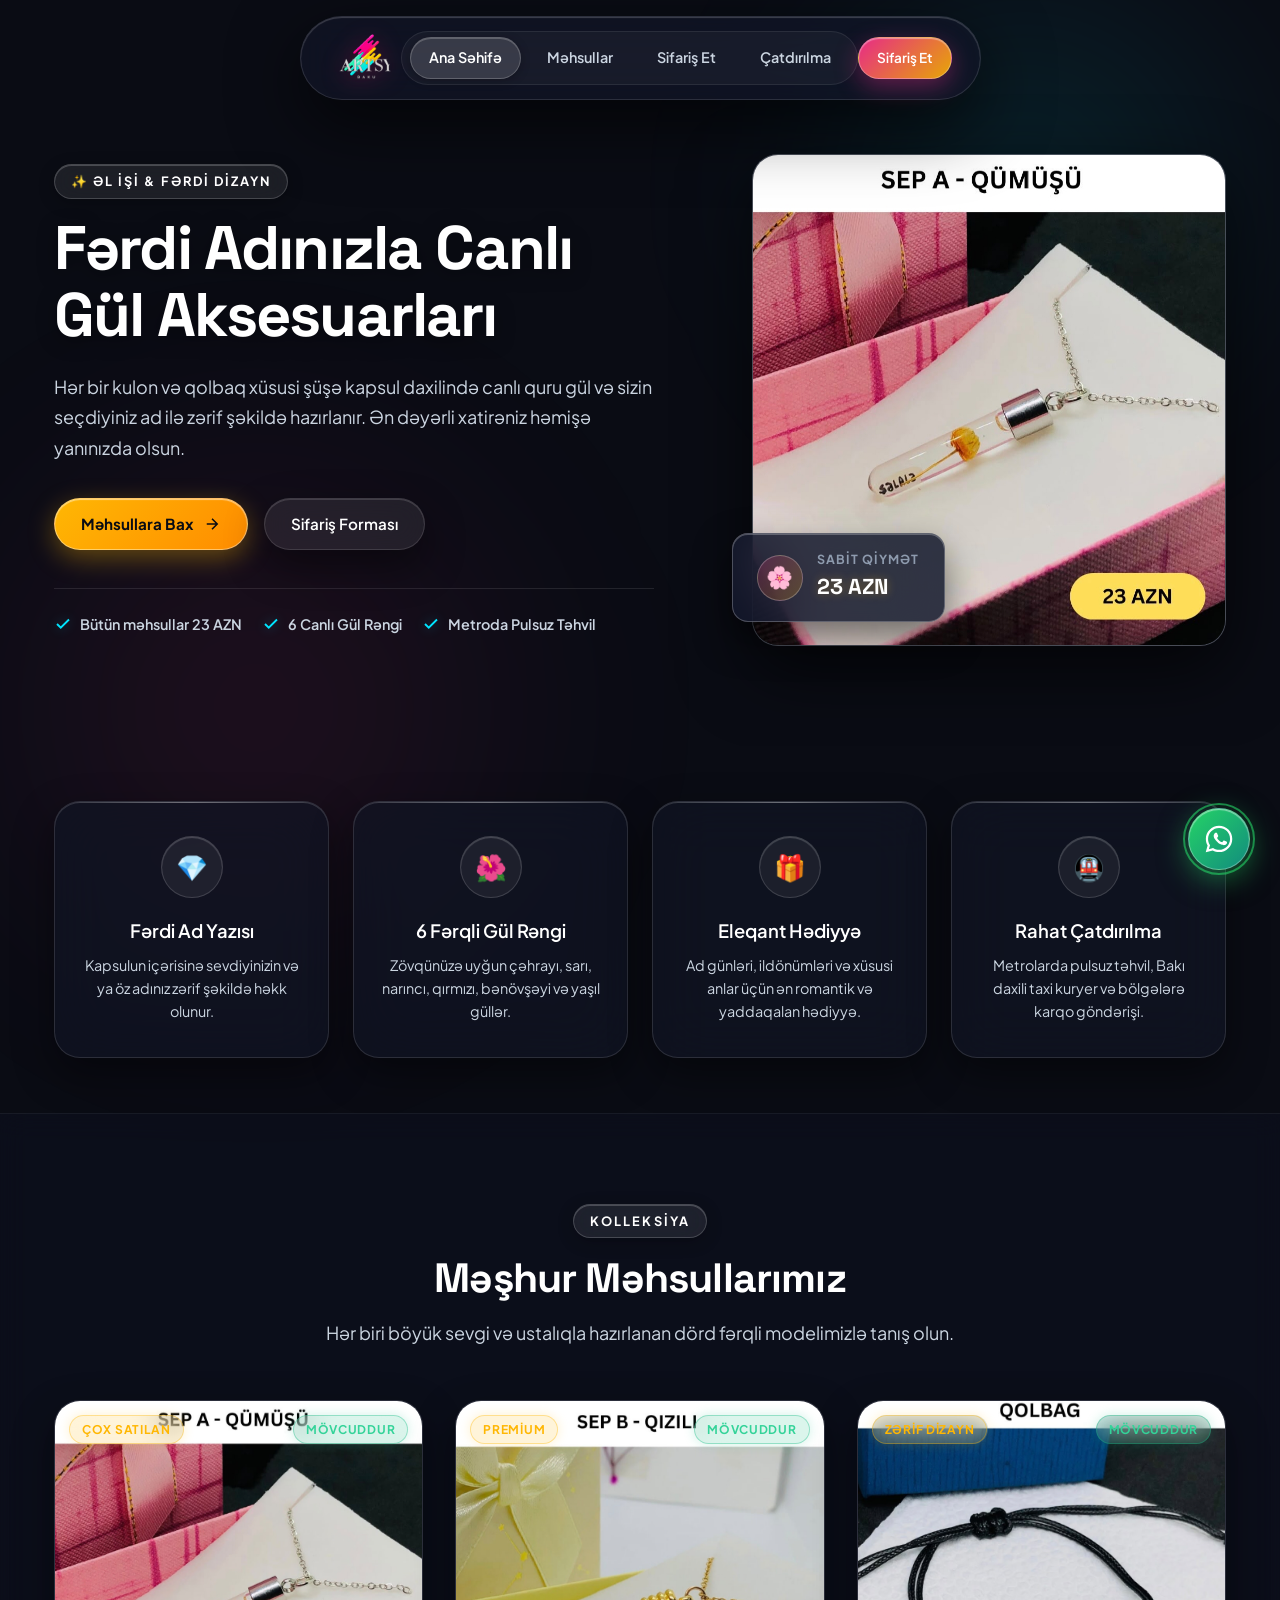
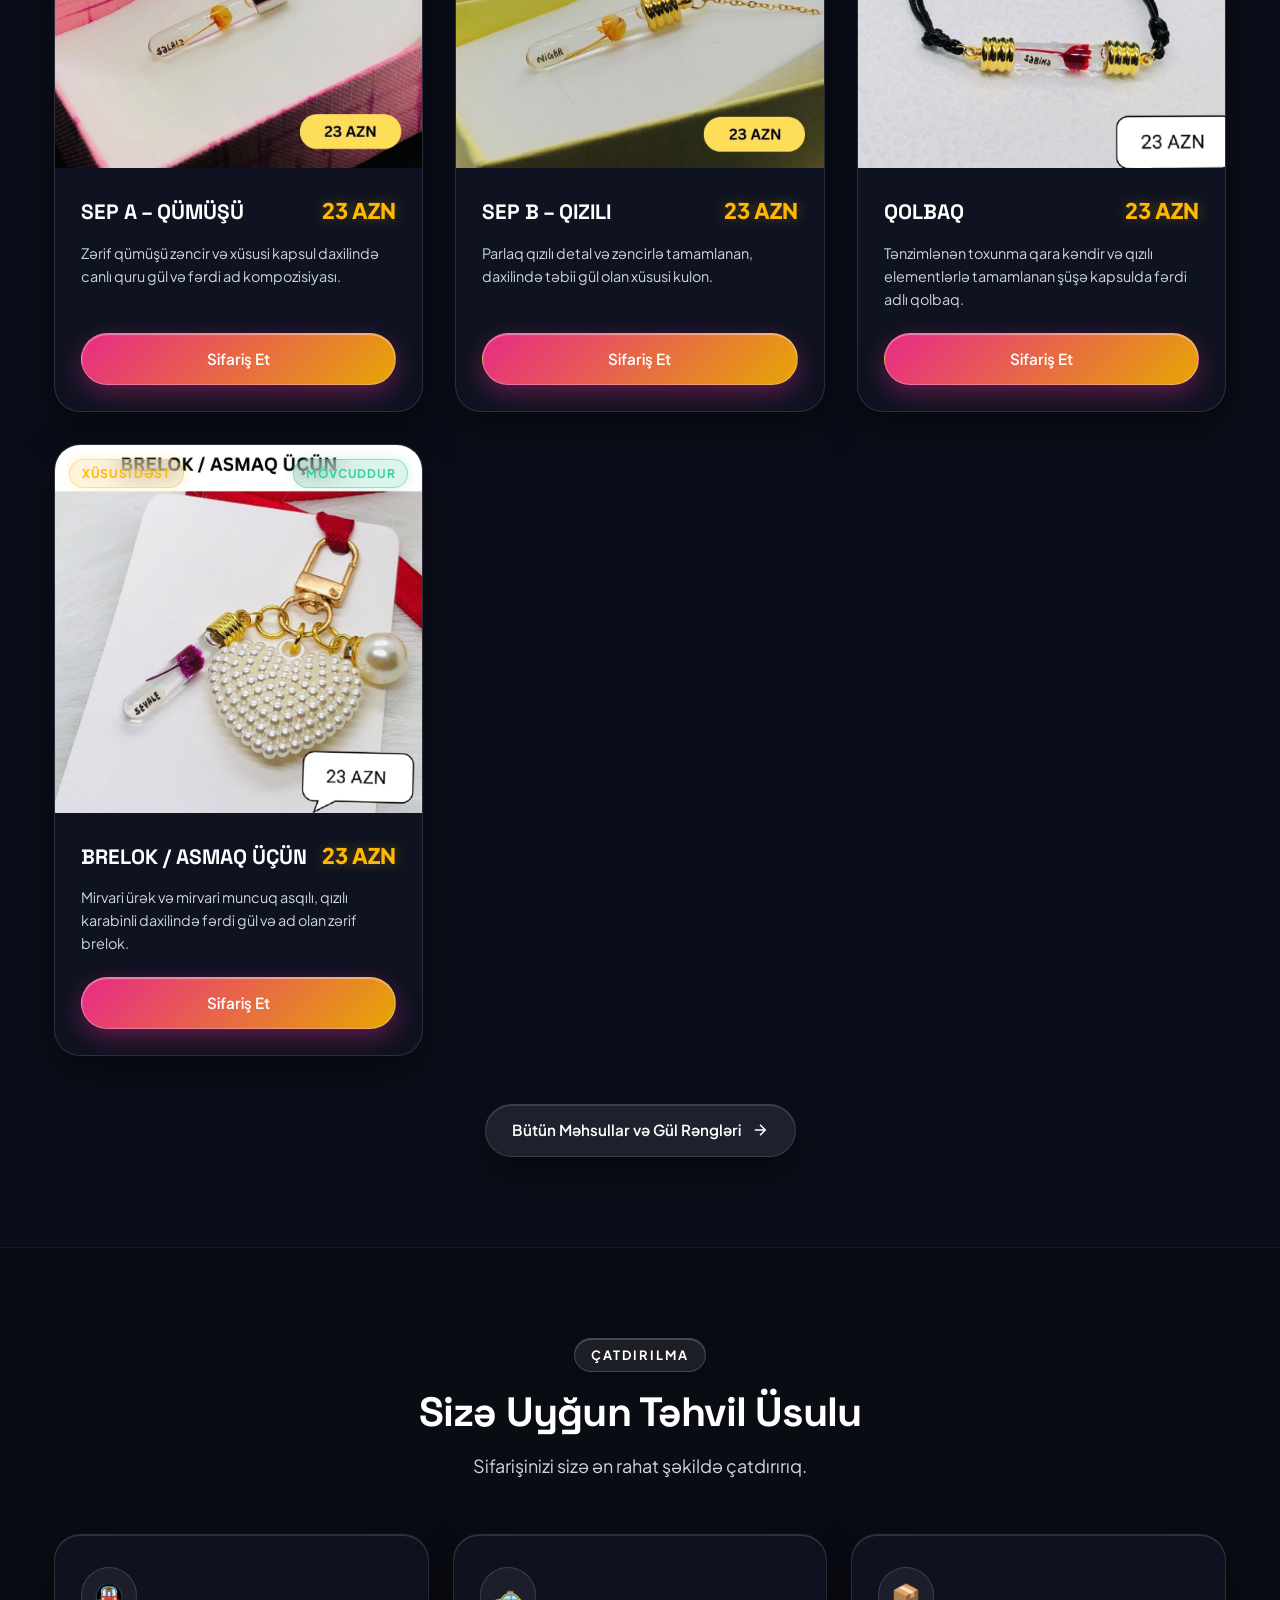
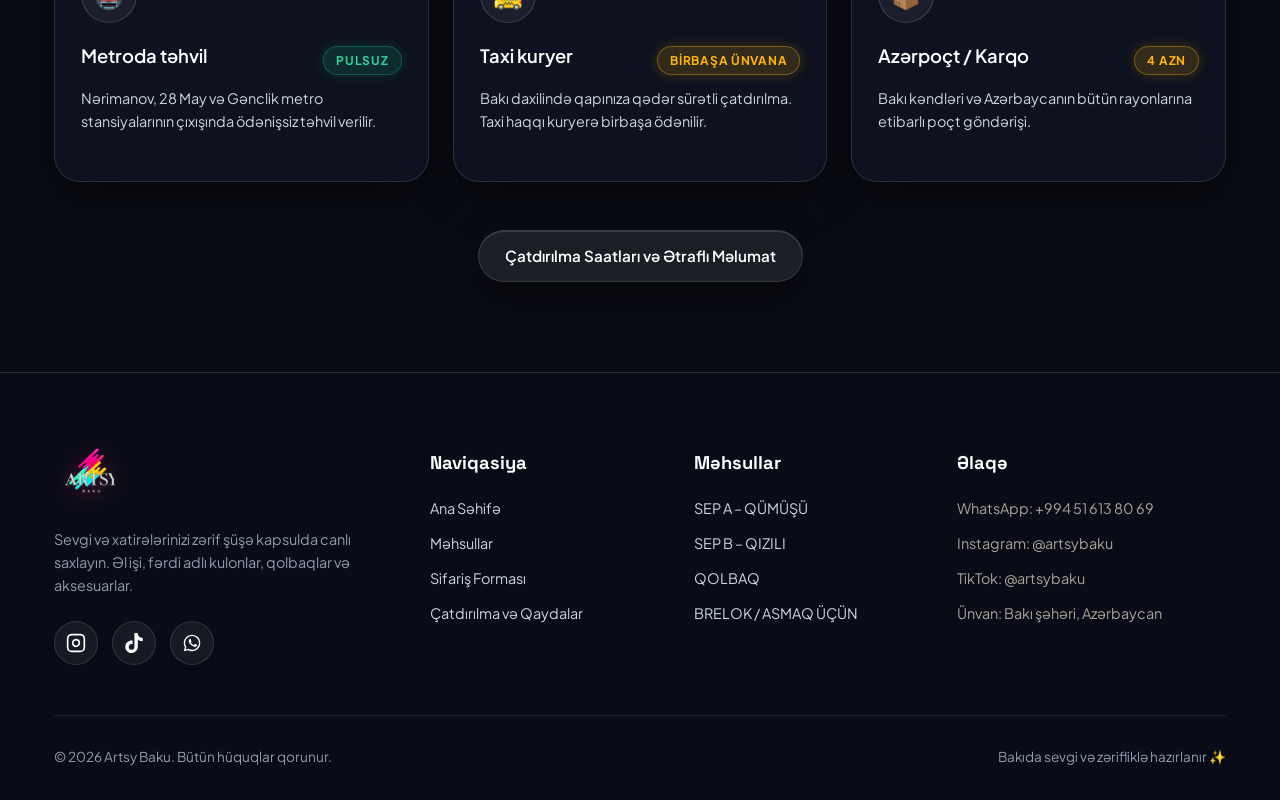
==== commit 52b70bf9: "feat: transform theme to Spatial UI and integrate 3D transparent logo" ====
--- a/index.html
+++ b/index.html
@@ -27,7 +27,7 @@
     <div class="container header-inner">
       <a href="index.html" class="brand-logo" aria-label="Artsy Baku Ana Səhifə">
         <img src="assets/images/branding/logo.png" alt="Artsy Baku" class="brand-logo-img" onerror="this.style.display='none'; this.nextElementSibling.style.display='flex';">
-        <span class="brand-logo-fallback">
+        <span class="brand-logo-fallback" style="display: none;">
           <span class="logo-serif">Artsy</span>
           <span class="logo-accent">Baku</span>
         </span>
@@ -56,7 +56,8 @@
   <aside class="mobile-menu-drawer">
     <div>
       <a href="index.html" class="brand-logo" style="margin-bottom: 28px;">
-        <span class="brand-logo-fallback">
+        <img src="assets/images/branding/logo.png" alt="Artsy Baku" class="brand-logo-img" onerror="this.style.display='none'; this.nextElementSibling.style.display='flex';">
+        <span class="brand-logo-fallback" style="display: none;">
           <span class="logo-serif">Artsy</span>
           <span class="logo-accent">Baku</span>
         </span>
@@ -305,10 +306,13 @@
     <div class="container">
       <div class="footer-grid">
         <div class="footer-brand">
-          <div class="brand-logo-fallback">
-            <span class="logo-serif">Artsy</span>
-            <span class="logo-accent">Baku</span>
-          </div>
+          <a href="index.html" class="brand-logo" style="margin-bottom: 14px;">
+            <img src="assets/images/branding/logo.png" alt="Artsy Baku" class="brand-logo-img" onerror="this.style.display='none'; this.nextElementSibling.style.display='flex';">
+            <span class="brand-logo-fallback" style="display: none;">
+              <span class="logo-serif">Artsy</span>
+              <span class="logo-accent">Baku</span>
+            </span>
+          </a>
           <p>Sevgi və xatirələrinizi zərif şüşə kapsulda canlı saxlayın. Əl işi, fərdi adlı kulonlar, qolbaqlar və aksesuarlar.</p>
           <div class="footer-social-links">
             <a href="https://www.instagram.com/artsybaku?rpxt=MWowZDJzYm9rZ29ocg==" target="_blank" rel="noopener" data-business="instagram-link" class="social-btn" aria-label="Instagram">
--- a/css/style.css
+++ b/css/style.css
@@ -1,67 +1,86 @@
 /* ============================================================
-   ARTSY BAKU — ƏSAS DİZAYN SİSTEMİ VƏ ÜMUMİ STİLLƏR
+   ARTSY BAKU — SPATIAL UI DESIGN SYSTEM & GLOBAL TOKENS
+   Inspired by visionOS / Spatial Computing aesthetics:
+   Frosted glass, dimensional depth, specular highlights & luminous chromatic accents.
    ============================================================ */
 
-@import url('https://fonts.googleapis.com/css2?family=Playfair+Display:ital,wght@0,400;0,500;0,600;0,700;1,400&family=Plus+Jakarta+Sans:wght@300;400;500;600;700&display=swap');
+@import url('https://fonts.googleapis.com/css2?family=Plus+Jakarta+Sans:wght@300;400;500;600;700;800&family=Space+Grotesk:wght@500;600;700&display=swap');
 
 :root {
-  /* Əsas Rəng Palitrası */
-  --bg-primary: #FAF8F5;
-  --bg-surface: #FFFFFF;
-  --bg-secondary: #F4EFEB;
-  --bg-card: #FFFFFF;
-  --bg-dark: #1A1816;
-
-  --text-primary: #1E1B18;
-  --text-secondary: #59534C;
-  --text-muted: #8C847A;
+  /* Spatial Canvas Base (Deep Cosmic Obsidian) */
+  --bg-primary: #0A0C14;
+  --bg-secondary: #0F121F;
+  --bg-canvas-glow: radial-gradient(circle at 50% 0%, rgba(255, 46, 147, 0.12) 0%, transparent 45%),
+                    radial-gradient(circle at 90% 20%, rgba(0, 229, 255, 0.1) 0%, transparent 40%),
+                    radial-gradient(circle at 10% 60%, rgba(255, 183, 3, 0.08) 0%, transparent 45%),
+                    #0A0C14;
+
+  /* Spatial Glass Surfaces */
+  --glass-base: rgba(18, 22, 38, 0.65);
+  --glass-elevated: rgba(26, 32, 54, 0.75);
+  --glass-subtle: rgba(255, 255, 255, 0.04);
+  --glass-highlight: rgba(255, 255, 255, 0.09);
+  --glass-border: rgba(255, 255, 255, 0.12);
+  --glass-border-bright: rgba(255, 255, 255, 0.24);
+
+  /* Typography Colors */
+  --text-primary: #F8FAFC;
+  --text-secondary: #CBD5E1;
+  --text-muted: #8E9BAE;
   --text-light: #FFFFFF;
 
-  --gold: #C5A059;
-  --gold-hover: #AF8B45;
-  --gold-light: #E7D5B2;
-  --gold-subtle: #F9F5EC;
-  
-  --rose: #D96A83;
-  --rose-soft: #FCF1F3;
-  
-  --success: #2E8B57;
-  --success-bg: #E8F5E9;
-  --danger: #D32F2F;
-  --danger-bg: #FFEBEE;
-  --warning: #ED6C02;
-
-  --border-color: #E8E2D9;
-  --border-light: #F2ECE3;
-  --border-focus: #C5A059;
-
-  /* Tipoqrafiya */
-  --font-serif: 'Playfair Display', Georgia, serif;
-  --font-sans: 'Plus Jakarta Sans', -apple-system, BlinkMacSystemFont, 'Segoe UI', Roboto, sans-serif;
-
-  /* Kölgələr */
-  --shadow-sm: 0 2px 8px rgba(30, 27, 24, 0.04);
-  --shadow-md: 0 8px 24px rgba(30, 27, 24, 0.06);
-  --shadow-lg: 0 16px 40px rgba(30, 27, 24, 0.08);
-  --shadow-gold: 0 8px 25px rgba(197, 160, 89, 0.25);
-
-  /* Radius */
-  --radius-sm: 6px;
-  --radius-md: 12px;
-  --radius-lg: 20px;
+  /* Chromatic Logo Accents (Pink, Gold, Cyan) */
+  --accent-pink: #FF2E93;
+  --accent-pink-glow: rgba(255, 46, 147, 0.4);
+  --accent-gold: #FFB703;
+  --accent-gold-glow: rgba(255, 183, 3, 0.35);
+  --accent-cyan: #00E5FF;
+  --accent-cyan-glow: rgba(0, 229, 255, 0.35);
+
+  --gold: #FFB703;
+  --gold-hover: #FFA200;
+  --gold-light: #FFE082;
+  --gold-subtle: rgba(255, 183, 3, 0.12);
+
+  /* Status Colors */
+  --success: #10B981;
+  --success-bg: rgba(16, 185, 129, 0.14);
+  --danger: #EF4444;
+  --danger-bg: rgba(239, 68, 68, 0.16);
+  --warning: #F59E0B;
+
+  /* Spatial Lighting & Shadows */
+  --shadow-glass: 0 16px 40px rgba(0, 0, 0, 0.45), inset 0 1px 0 rgba(255, 255, 255, 0.14);
+  --shadow-glass-lg: 0 24px 70px rgba(0, 0, 0, 0.65), inset 0 1px 1px rgba(255, 255, 255, 0.2);
+  --shadow-glow-pink: 0 8px 30px rgba(255, 46, 147, 0.3);
+  --shadow-glow-cyan: 0 8px 30px rgba(0, 229, 255, 0.3);
+  --shadow-glow-gold: 0 8px 30px rgba(255, 183, 3, 0.3);
+
+  /* Blur Filters */
+  --blur-glass: blur(28px);
+  --blur-subtle: blur(14px);
+
+  /* Radii */
+  --radius-sm: 8px;
+  --radius-md: 16px;
+  --radius-lg: 26px;
   --radius-pill: 9999px;
 
-  /* Keçidlər */
-  --transition-fast: 0.2s ease;
-  --transition-normal: 0.3s cubic-bezier(0.16, 1, 0.3, 1);
-  --transition-slow: 0.5s cubic-bezier(0.16, 1, 0.3, 1);
-
-  /* Ölçülər */
-  --container-max: 1200px;
-  --header-height: 80px;
-}
-
-/* Reset və Əsas Tənzimləmələr */
+  /* Transitions */
+  --transition-fast: 0.2s cubic-bezier(0.2, 0.8, 0.2, 1);
+  --transition-normal: 0.35s cubic-bezier(0.16, 1, 0.3, 1);
+  --transition-slow: 0.6s cubic-bezier(0.16, 1, 0.3, 1);
+
+  /* Fonts */
+  --font-serif: 'Space Grotesk', -apple-system, BlinkMacSystemFont, sans-serif;
+  --font-sans: 'Plus Jakarta Sans', -apple-system, BlinkMacSystemFont, sans-serif;
+
+  /* Layout */
+  --container-max: 1220px;
+  --header-height: 84px;
+}
+
+/* Reset */
 *, *::before, *::after {
   box-sizing: border-box;
   margin: 0;
@@ -78,15 +97,45 @@
 body {
   font-family: var(--font-sans);
   background-color: var(--bg-primary);
+  background-image: var(--bg-canvas-glow);
+  background-attachment: fixed;
+  background-size: cover;
   color: var(--text-primary);
   line-height: 1.6;
   min-height: 100vh;
   display: flex;
   flex-direction: column;
   overflow-x: hidden;
-}
-
-/* Şəkillər */
+  position: relative;
+}
+
+/* Ambient spatial light orbs in background */
+body::before {
+  content: '';
+  position: fixed;
+  top: -10vw;
+  right: -5vw;
+  width: 50vw;
+  height: 50vw;
+  background: radial-gradient(circle, rgba(0, 229, 255, 0.12) 0%, transparent 65%);
+  filter: blur(80px);
+  pointer-events: none;
+  z-index: 0;
+}
+
+body::after {
+  content: '';
+  position: fixed;
+  bottom: -15vw;
+  left: -10vw;
+  width: 60vw;
+  height: 60vw;
+  background: radial-gradient(circle, rgba(255, 46, 147, 0.1) 0%, transparent 65%);
+  filter: blur(90px);
+  pointer-events: none;
+  z-index: 0;
+}
+
 img {
   max-width: 100%;
   height: auto;
@@ -96,7 +145,7 @@
 a {
   color: inherit;
   text-decoration: none;
-  transition: color var(--transition-fast);
+  transition: all var(--transition-fast);
 }
 
 button, input, select, textarea {
@@ -114,7 +163,6 @@
   list-style: none;
 }
 
-/* Konteyner */
 .container {
   width: 100%;
   max-width: var(--container-max);
@@ -122,31 +170,36 @@
   margin-right: auto;
   padding-left: 24px;
   padding-right: 24px;
-}
-
-/* Tipoqrafiya Sinifləri */
+  position: relative;
+  z-index: 1;
+}
+
+/* Typography Hierarchy */
 .heading-xl {
   font-family: var(--font-serif);
-  font-size: clamp(2.4rem, 4.5vw, 3.8rem);
-  font-weight: 600;
-  line-height: 1.15;
-  letter-spacing: -0.02em;
-  color: var(--text-primary);
+  font-size: clamp(2.4rem, 4.8vw, 4.2rem);
+  font-weight: 700;
+  line-height: 1.1;
+  letter-spacing: -0.03em;
+  color: #FFFFFF;
+  text-shadow: 0 4px 20px rgba(0, 0, 0, 0.4);
 }
 
 .heading-lg {
   font-family: var(--font-serif);
-  font-size: clamp(1.8rem, 3vw, 2.5rem);
-  font-weight: 600;
-  line-height: 1.25;
-  letter-spacing: -0.01em;
+  font-size: clamp(1.8rem, 3.2vw, 2.7rem);
+  font-weight: 700;
+  line-height: 1.2;
+  letter-spacing: -0.02em;
+  color: #FFFFFF;
 }
 
 .heading-md {
   font-family: var(--font-serif);
-  font-size: clamp(1.4rem, 2.2vw, 1.8rem);
+  font-size: clamp(1.4rem, 2.2vw, 1.85rem);
   font-weight: 600;
   line-height: 1.3;
+  color: #FFFFFF;
 }
 
 .heading-sm {
@@ -154,6 +207,7 @@
   font-size: 1.15rem;
   font-weight: 600;
   line-height: 1.4;
+  color: #FFFFFF;
 }
 
 .text-lead {
@@ -167,32 +221,36 @@
   font-size: 0.9rem;
 }
 
+/* Spatial Pill Tag */
 .section-tag {
   display: inline-flex;
   align-items: center;
   gap: 8px;
   font-size: 0.8rem;
-  font-weight: 600;
+  font-weight: 700;
   text-transform: uppercase;
-  letter-spacing: 0.14em;
-  color: var(--gold-hover);
-  background-color: var(--gold-subtle);
-  padding: 6px 14px;
+  letter-spacing: 0.16em;
+  color: #FFFFFF;
+  background: rgba(255, 255, 255, 0.08);
+  border: 1px solid rgba(255, 255, 255, 0.18);
+  padding: 6px 16px;
   border-radius: var(--radius-pill);
-  margin-bottom: 14px;
+  margin-bottom: 16px;
+  backdrop-filter: var(--blur-subtle);
+  box-shadow: 0 4px 16px rgba(0,0,0,0.25), inset 0 1px 0 rgba(255,255,255,0.2);
 }
 
 .section-header {
   text-align: center;
-  max-width: 680px;
-  margin: 0 auto 48px auto;
+  max-width: 720px;
+  margin: 0 auto 52px auto;
 }
 
 .section-header .heading-lg {
-  margin-bottom: 12px;
-}
-
-/* Düymələr */
+  margin-bottom: 14px;
+}
+
+/* Spatial Buttons */
 .btn {
   display: inline-flex;
   align-items: center;
@@ -205,60 +263,76 @@
   transition: all var(--transition-normal);
   text-align: center;
   white-space: nowrap;
-}
-
+  position: relative;
+  overflow: hidden;
+}
+
+/* Primary Spatial Luminous Button */
 .btn-primary {
-  background-color: var(--text-primary);
-  color: #FFFFFF;
-  box-shadow: 0 4px 14px rgba(30, 27, 24, 0.15);
+  background: linear-gradient(135deg, rgba(255, 46, 147, 0.9) 0%, rgba(255, 183, 3, 0.9) 100%);
+  color: #FFFFFF;
+  border: 1px solid rgba(255, 255, 255, 0.3);
+  box-shadow: 0 8px 24px rgba(255, 46, 147, 0.35), inset 0 1px 1px rgba(255, 255, 255, 0.4);
 }
 
 .btn-primary:hover {
-  background-color: var(--gold);
-  color: #FFFFFF;
-  box-shadow: var(--shadow-gold);
+  transform: translateY(-2px) scale(1.02);
+  box-shadow: 0 12px 32px rgba(255, 46, 147, 0.5), inset 0 1px 1px rgba(255, 255, 255, 0.6);
+  filter: brightness(1.1);
+  color: #FFFFFF;
+}
+
+/* Secondary Frosted Glass Button */
+.btn-secondary {
+  background: rgba(255, 255, 255, 0.08);
+  color: #FFFFFF;
+  border: 1px solid var(--glass-border);
+  backdrop-filter: var(--blur-subtle);
+  box-shadow: var(--shadow-glass);
+}
+
+.btn-secondary:hover {
+  background: rgba(255, 255, 255, 0.15);
+  border-color: var(--glass-border-bright);
   transform: translateY(-2px);
-}
-
+  color: #FFFFFF;
+  box-shadow: 0 8px 24px rgba(0, 0, 0, 0.4), inset 0 1px 0 rgba(255, 255, 255, 0.3);
+}
+
+/* Gold Gradient Button */
 .btn-gold {
-  background: linear-gradient(135deg, var(--gold) 0%, var(--gold-hover) 100%);
-  color: #FFFFFF;
-  box-shadow: var(--shadow-gold);
+  background: linear-gradient(135deg, #FFB703 0%, #FF8C00 100%);
+  color: #0A0C14;
+  font-weight: 700;
+  border: 1px solid rgba(255, 255, 255, 0.4);
+  box-shadow: 0 8px 26px rgba(255, 183, 3, 0.35), inset 0 1px 1px rgba(255, 255, 255, 0.5);
 }
 
 .btn-gold:hover {
+  transform: translateY(-2px) scale(1.02);
   filter: brightness(1.08);
-  transform: translateY(-2px);
-}
-
-.btn-secondary {
-  background-color: var(--bg-surface);
-  color: var(--text-primary);
-  border: 1px solid var(--border-color);
-  box-shadow: var(--shadow-sm);
-}
-
-.btn-secondary:hover {
-  border-color: var(--gold);
-  color: var(--gold-hover);
-  background-color: var(--gold-subtle);
-  transform: translateY(-2px);
-}
-
+  box-shadow: 0 12px 34px rgba(255, 183, 3, 0.5);
+  color: #0A0C14;
+}
+
+/* WhatsApp Luminous Button */
 .btn-whatsapp {
-  background: linear-gradient(135deg, #25D366 0%, #1EBE5D 100%);
-  color: #FFFFFF;
-  box-shadow: 0 6px 20px rgba(37, 211, 102, 0.28);
+  background: linear-gradient(135deg, #25D366 0%, #128C7E 100%);
+  color: #FFFFFF;
+  font-weight: 700;
+  border: 1px solid rgba(255, 255, 255, 0.3);
+  box-shadow: 0 8px 26px rgba(37, 211, 102, 0.35), inset 0 1px 1px rgba(255, 255, 255, 0.4);
 }
 
 .btn-whatsapp:hover {
-  filter: brightness(1.06);
-  transform: translateY(-2px);
-  box-shadow: 0 8px 25px rgba(37, 211, 102, 0.38);
+  transform: translateY(-2px) scale(1.02);
+  filter: brightness(1.1);
+  box-shadow: 0 12px 34px rgba(37, 211, 102, 0.5);
+  color: #FFFFFF;
 }
 
 .btn-sm {
-  padding: 8px 16px;
+  padding: 9px 18px;
   font-size: 0.85rem;
 }
 
@@ -266,47 +340,59 @@
   width: 100%;
 }
 
-/* Bölmə məsafələri */
+/* Section Containers */
 .section {
-  padding: 80px 0;
+  padding: 90px 0;
+  position: relative;
+  z-index: 1;
 }
 
 .section-sm {
-  padding: 50px 0;
+  padding: 55px 0;
+  position: relative;
+  z-index: 1;
 }
 
 .bg-secondary {
-  background-color: var(--bg-secondary);
+  background: rgba(14, 18, 32, 0.55);
+  backdrop-filter: var(--blur-subtle);
+  border-top: 1px solid rgba(255, 255, 255, 0.05);
+  border-bottom: 1px solid rgba(255, 255, 255, 0.05);
 }
 
 .bg-white {
-  background-color: var(--bg-surface);
-}
-
-/* Badge */
+  background: transparent;
+}
+
+/* Badges */
 .badge {
   display: inline-flex;
   align-items: center;
-  padding: 4px 10px;
+  padding: 4px 12px;
   font-size: 0.75rem;
-  font-weight: 600;
+  font-weight: 700;
   border-radius: var(--radius-pill);
   text-transform: uppercase;
-  letter-spacing: 0.05em;
+  letter-spacing: 0.06em;
+  backdrop-filter: var(--blur-subtle);
 }
 
 .badge-gold {
-  background: var(--gold-subtle);
-  color: var(--gold-hover);
-  border: 1px solid var(--gold-light);
+  background: rgba(255, 183, 3, 0.15);
+  color: #FFB703;
+  border: 1px solid rgba(255, 183, 3, 0.35);
+  box-shadow: 0 0 12px rgba(255, 183, 3, 0.2);
 }
 
 .badge-green {
-  background: var(--success-bg);
-  color: var(--success);
+  background: rgba(16, 185, 129, 0.15);
+  color: #34D399;
+  border: 1px solid rgba(16, 185, 129, 0.35);
+  box-shadow: 0 0 12px rgba(16, 185, 129, 0.2);
 }
 
 .badge-red {
-  background: var(--danger-bg);
-  color: var(--danger);
-}
+  background: rgba(239, 68, 68, 0.15);
+  color: #F87171;
+  border: 1px solid rgba(239, 68, 68, 0.35);
+}
--- a/css/components.css
+++ b/css/components.css
@@ -1,105 +1,120 @@
 /* ============================================================
-   ARTSY BAKU — KOMPONENTLƏR VƏ XÜSUSİ MODULLAR
+   ARTSY BAKU — SPATIAL UI COMPONENTS & FROSTED GLASS MODULES
+   visionOS / Spatial Computing inspired depth, materials & illumination
    ============================================================ */
 
-/* 1. NAVİQASİYA VƏ HEADER */
+/* 1. FLOATING SPATIAL GLASS HEADER */
 .site-header {
   position: sticky;
-  top: 0;
+  top: 16px;
   z-index: 1000;
-  background-color: rgba(250, 248, 245, 0.92);
-  backdrop-filter: blur(12px);
-  -webkit-backdrop-filter: blur(12px);
-  border-bottom: 1px solid var(--border-color);
+  margin: 0 auto;
+  max-width: var(--container-max);
+  padding: 0 24px;
+  background: transparent;
   transition: all var(--transition-normal);
+}
+
+.header-inner {
+  display: flex;
+  align-items: center;
+  justify-content: space-between;
   height: var(--header-height);
-  display: flex;
-  align-items: center;
-}
-
-.site-header.scrolled {
-  background-color: rgba(255, 255, 255, 0.96);
-  box-shadow: var(--shadow-sm);
-  height: 70px;
-}
-
-.header-inner {
-  display: flex;
-  align-items: center;
-  justify-content: space-between;
-}
-
-/* Loqo və Brendinq */
+  padding: 0 28px;
+  background: rgba(18, 22, 38, 0.72);
+  backdrop-filter: var(--blur-glass) saturate(190%);
+  -webkit-backdrop-filter: var(--blur-glass) saturate(190%);
+  border: 1px solid var(--glass-border);
+  border-radius: var(--radius-pill);
+  box-shadow: var(--shadow-glass-lg);
+  transition: all var(--transition-normal);
+}
+
+.site-header.scrolled .header-inner {
+  background: rgba(14, 18, 32, 0.88);
+  border-color: var(--glass-border-bright);
+  height: 72px;
+  box-shadow: 0 20px 50px rgba(0, 0, 0, 0.6), inset 0 1px 0 rgba(255, 255, 255, 0.25);
+}
+
+/* Brand Logo with 3D Transparent Image */
 .brand-logo {
   display: inline-flex;
   align-items: center;
   gap: 12px;
   text-decoration: none;
+  filter: drop-shadow(0 2px 8px rgba(0,0,0,0.4));
+  transition: transform var(--transition-fast);
+}
+
+.brand-logo:hover {
+  transform: scale(1.03);
 }
 
 .brand-logo-img {
-  height: 42px;
+  height: 48px;
   width: auto;
   object-fit: contain;
+  filter: drop-shadow(0 4px 12px rgba(255, 46, 147, 0.3));
 }
 
 .brand-logo-fallback {
   display: flex;
   align-items: baseline;
-  gap: 5px;
+  gap: 6px;
 }
 
 .brand-logo-fallback .logo-serif {
   font-family: var(--font-serif);
-  font-size: 1.75rem;
-  font-weight: 700;
-  color: var(--text-primary);
+  font-size: 1.7rem;
+  font-weight: 700;
   letter-spacing: -0.02em;
+  background: linear-gradient(135deg, #FFFFFF 0%, #E2E8F0 50%, #FFB703 100%);
+  -webkit-background-clip: text;
+  -webkit-text-fill-color: transparent;
 }
 
 .brand-logo-fallback .logo-accent {
   font-family: var(--font-sans);
-  font-size: 0.95rem;
-  font-weight: 700;
-  letter-spacing: 0.16em;
+  font-size: 0.9rem;
+  font-weight: 800;
+  letter-spacing: 0.2em;
   text-transform: uppercase;
-  color: var(--gold);
-}
-
-/* Əsas Menyu */
+  color: var(--accent-cyan);
+  text-shadow: 0 0 12px var(--accent-cyan-glow);
+}
+
+/* Spatial Pill Navigation */
 .nav-menu {
   display: flex;
   align-items: center;
-  gap: 32px;
+  gap: 8px;
+  background: rgba(255, 255, 255, 0.04);
+  padding: 5px 8px;
+  border-radius: var(--radius-pill);
+  border: 1px solid rgba(255, 255, 255, 0.08);
 }
 
 .nav-link {
-  font-size: 0.95rem;
-  font-weight: 500;
+  font-size: 0.9rem;
+  font-weight: 600;
   color: var(--text-secondary);
   position: relative;
-  padding: 8px 0;
-}
-
-.nav-link::after {
-  content: '';
-  position: absolute;
-  bottom: 0;
-  left: 0;
-  width: 0;
-  height: 2px;
-  background-color: var(--gold);
-  transition: width var(--transition-normal);
-}
-
-.nav-link:hover,
+  padding: 8px 18px;
+  border-radius: var(--radius-pill);
+  transition: all var(--transition-fast);
+}
+
+.nav-link:hover {
+  color: #FFFFFF;
+  background: rgba(255, 255, 255, 0.08);
+}
+
 .nav-link.active {
-  color: var(--text-primary);
-}
-
-.nav-link.active::after,
-.nav-link:hover::after {
-  width: 100%;
+  color: #FFFFFF;
+  background: rgba(255, 255, 255, 0.14);
+  border: 1px solid rgba(255, 255, 255, 0.2);
+  box-shadow: 0 2px 10px rgba(0, 0, 0, 0.25), inset 0 1px 0 rgba(255, 255, 255, 0.2);
 }
 
 .header-actions {
@@ -108,7 +123,7 @@
   gap: 16px;
 }
 
-/* Mobil Menyu Düyməsi */
+/* Mobile Toggle */
 .mobile-nav-toggle {
   display: none;
   flex-direction: column;
@@ -116,18 +131,19 @@
   align-items: center;
   width: 44px;
   height: 44px;
-  border-radius: var(--radius-sm);
-  background-color: var(--bg-surface);
-  border: 1px solid var(--border-color);
+  border-radius: var(--radius-pill);
+  background: rgba(255, 255, 255, 0.08);
+  border: 1px solid var(--glass-border);
   gap: 5px;
   z-index: 1100;
+  backdrop-filter: var(--blur-subtle);
 }
 
 .mobile-nav-toggle span {
   display: block;
-  width: 22px;
+  width: 20px;
   height: 2px;
-  background-color: var(--text-primary);
+  background-color: #FFFFFF;
   transition: all var(--transition-normal);
 }
 
@@ -143,7 +159,7 @@
   transform: translateY(-7px) rotate(-45deg);
 }
 
-/* Mobil Menyu Pərdəsi */
+/* Mobile Drawer */
 .mobile-menu-overlay {
   display: none;
   position: fixed;
@@ -151,8 +167,8 @@
   left: 0;
   width: 100%;
   height: 100vh;
-  background-color: rgba(26, 24, 22, 0.6);
-  backdrop-filter: blur(4px);
+  background: rgba(5, 7, 12, 0.75);
+  backdrop-filter: blur(12px);
   z-index: 1050;
   opacity: 0;
   pointer-events: none;
@@ -171,13 +187,15 @@
   width: 85%;
   max-width: 360px;
   height: 100vh;
-  background-color: var(--bg-surface);
+  background: rgba(16, 20, 36, 0.94);
+  backdrop-filter: var(--blur-glass);
+  border-left: 1px solid var(--glass-border);
   z-index: 1060;
   padding: 90px 28px 36px 28px;
   display: flex;
   flex-direction: column;
   justify-content: space-between;
-  box-shadow: -10px 0 30px rgba(0,0,0,0.15);
+  box-shadow: -15px 0 45px rgba(0, 0, 0, 0.6);
   transition: right var(--transition-normal);
   overflow-y: auto;
 }
@@ -189,43 +207,46 @@
 .mobile-nav-links {
   display: flex;
   flex-direction: column;
-  gap: 16px;
+  gap: 12px;
 }
 
 .mobile-nav-links .nav-link {
   font-size: 1.15rem;
   font-weight: 600;
-  padding: 12px 0;
-  border-bottom: 1px solid var(--border-light);
-}
-
-/* 2. HERO BÖLMƏSİ */
+  padding: 14px 18px;
+  border-radius: var(--radius-md);
+  border: 1px solid transparent;
+}
+
+.mobile-nav-links .nav-link.active {
+  border-color: var(--glass-border);
+  background: rgba(255, 255, 255, 0.08);
+}
+
+/* 2. SPATIAL HERO SECTION */
 .hero-section {
   position: relative;
-  padding: 60px 0 90px 0;
+  padding: 70px 0 100px 0;
   overflow: hidden;
-  background: radial-gradient(circle at 85% 15%, rgba(223, 190, 126, 0.18) 0%, transparent 60%),
-              radial-gradient(circle at 10% 80%, rgba(217, 106, 131, 0.12) 0%, transparent 50%),
-              var(--bg-primary);
 }
 
 .hero-grid {
   display: grid;
-  grid-template-columns: 1.1fr 0.9fr;
+  grid-template-columns: 1.15fr 0.85fr;
   align-items: center;
   gap: 56px;
 }
 
 .hero-content {
-  max-width: 580px;
+  max-width: 600px;
 }
 
 .hero-content .heading-xl {
-  margin-bottom: 20px;
+  margin-bottom: 22px;
 }
 
 .hero-content .text-lead {
-  margin-bottom: 32px;
+  margin-bottom: 34px;
 }
 
 .hero-buttons {
@@ -233,14 +254,14 @@
   align-items: center;
   flex-wrap: wrap;
   gap: 16px;
-  margin-bottom: 36px;
+  margin-bottom: 38px;
 }
 
 .hero-features-list {
   display: flex;
   flex-wrap: wrap;
   gap: 20px;
-  border-top: 1px solid var(--border-color);
+  border-top: 1px solid rgba(255, 255, 255, 0.1);
   padding-top: 24px;
 }
 
@@ -254,11 +275,12 @@
 }
 
 .hero-feature-item svg {
-  color: var(--gold);
+  color: var(--accent-cyan);
+  filter: drop-shadow(0 0 6px var(--accent-cyan-glow));
   flex-shrink: 0;
 }
 
-/* Hero Görünüş Kompozisiyası */
+/* Hero Visual Card */
 .hero-visual {
   position: relative;
 }
@@ -267,65 +289,68 @@
   position: relative;
   border-radius: var(--radius-lg);
   overflow: hidden;
-  box-shadow: var(--shadow-lg);
-  border: 1px solid rgba(255, 255, 255, 0.8);
-  background-color: #FFFFFF;
+  box-shadow: var(--shadow-glass-lg);
+  border: 1px solid var(--glass-border-bright);
+  background: rgba(22, 28, 48, 0.5);
+  backdrop-filter: var(--blur-glass);
 }
 
 .hero-image-card img {
   width: 100%;
-  height: 480px;
+  height: 490px;
   object-fit: cover;
   transition: transform var(--transition-slow);
 }
 
 .hero-image-card:hover img {
-  transform: scale(1.03);
-}
-
+  transform: scale(1.04);
+}
+
+/* Glowing floating badge */
 .hero-floating-badge {
   position: absolute;
   bottom: 24px;
   left: -20px;
-  background: rgba(255, 255, 255, 0.94);
-  backdrop-filter: blur(10px);
-  padding: 16px 22px;
+  background: rgba(18, 24, 44, 0.85);
+  backdrop-filter: var(--blur-glass) saturate(180%);
+  padding: 16px 24px;
   border-radius: var(--radius-md);
-  box-shadow: var(--shadow-md);
-  border: 1px solid var(--border-light);
+  box-shadow: 0 16px 36px rgba(0, 0, 0, 0.5), inset 0 1px 0 rgba(255, 255, 255, 0.25);
+  border: 1px solid var(--glass-border-bright);
   display: flex;
   align-items: center;
   gap: 14px;
 }
 
 .badge-icon-box {
-  width: 44px;
-  height: 44px;
-  border-radius: var(--radius-pill);
-  background-color: var(--gold-subtle);
-  color: var(--gold-hover);
+  width: 46px;
+  height: 46px;
+  border-radius: var(--radius-pill);
+  background: linear-gradient(135deg, rgba(255, 46, 147, 0.2), rgba(255, 183, 3, 0.2));
+  border: 1px solid rgba(255, 255, 255, 0.25);
   display: flex;
   align-items: center;
   justify-content: center;
-  font-size: 1.25rem;
+  font-size: 1.35rem;
 }
 
 .badge-title {
-  font-size: 0.8rem;
+  font-size: 0.78rem;
   text-transform: uppercase;
-  letter-spacing: 0.08em;
+  letter-spacing: 0.1em;
   color: var(--text-muted);
-  font-weight: 600;
+  font-weight: 700;
 }
 
 .badge-value {
   font-family: var(--font-serif);
-  font-size: 1.25rem;
-  font-weight: 700;
-  color: var(--text-primary);
-}
-
-/* 3. ÜSTÜNLÜKLƏR BÖLMƏSİ */
+  font-size: 1.35rem;
+  font-weight: 700;
+  color: #FFFFFF;
+  text-shadow: 0 0 10px rgba(255, 183, 3, 0.3);
+}
+
+/* 3. SPATIAL FEATURE TILES */
 .features-grid {
   display: grid;
   grid-template-columns: repeat(auto-fit, minmax(240px, 1fr));
@@ -333,43 +358,60 @@
 }
 
 .feature-box {
-  background-color: var(--bg-surface);
-  border: 1px solid var(--border-color);
-  border-radius: var(--radius-md);
-  padding: 32px 24px;
+  background: var(--glass-base);
+  border: 1px solid var(--glass-border);
+  border-radius: var(--radius-lg);
+  padding: 34px 24px;
   text-align: center;
+  backdrop-filter: var(--blur-glass);
+  box-shadow: var(--shadow-glass);
   transition: all var(--transition-normal);
+  position: relative;
+  overflow: hidden;
+}
+
+.feature-box::before {
+  content: '';
+  position: absolute;
+  top: 0;
+  left: 0;
+  right: 0;
+  height: 1px;
+  background: linear-gradient(90deg, transparent, rgba(255, 255, 255, 0.3), transparent);
 }
 
 .feature-box:hover {
-  transform: translateY(-4px);
-  box-shadow: var(--shadow-md);
-  border-color: var(--gold-light);
+  transform: translateY(-6px);
+  background: var(--glass-elevated);
+  border-color: var(--glass-border-bright);
+  box-shadow: var(--shadow-glass-lg), 0 0 25px rgba(0, 229, 255, 0.15);
 }
 
 .feature-icon-wrapper {
-  width: 60px;
-  height: 60px;
-  margin: 0 auto 18px auto;
-  border-radius: var(--radius-pill);
-  background-color: var(--gold-subtle);
-  color: var(--gold-hover);
+  width: 62px;
+  height: 62px;
+  margin: 0 auto 20px auto;
+  border-radius: var(--radius-pill);
+  background: rgba(255, 255, 255, 0.06);
+  border: 1px solid rgba(255, 255, 255, 0.15);
   display: flex;
   align-items: center;
   justify-content: center;
-  font-size: 1.5rem;
+  font-size: 1.6rem;
+  box-shadow: inset 0 1px 1px rgba(255, 255, 255, 0.2);
 }
 
 .feature-box .heading-sm {
-  margin-bottom: 8px;
+  margin-bottom: 10px;
 }
 
 .feature-box p {
   font-size: 0.9rem;
   color: var(--text-secondary);
-}
-
-/* 4. MƏHSULLAR GRID VƏ KARTLARI */
+  line-height: 1.6;
+}
+
+/* 4. SPATIAL PRODUCT TILES */
 .products-grid {
   display: grid;
   grid-template-columns: repeat(auto-fit, minmax(280px, 1fr));
@@ -377,27 +419,41 @@
 }
 
 .product-card {
-  background-color: var(--bg-surface);
+  background: var(--glass-base);
   border-radius: var(--radius-lg);
-  border: 1px solid var(--border-color);
+  border: 1px solid var(--glass-border);
   overflow: hidden;
-  box-shadow: var(--shadow-sm);
+  box-shadow: var(--shadow-glass);
+  backdrop-filter: var(--blur-glass);
   transition: all var(--transition-normal);
   display: flex;
   flex-direction: column;
+  position: relative;
+}
+
+.product-card::before {
+  content: '';
+  position: absolute;
+  top: 0;
+  left: 0;
+  right: 0;
+  height: 1px;
+  background: linear-gradient(90deg, transparent, rgba(255, 255, 255, 0.35), transparent);
+  z-index: 3;
 }
 
 .product-card:hover {
-  transform: translateY(-6px);
-  box-shadow: var(--shadow-lg);
-  border-color: var(--gold-light);
+  transform: translateY(-8px) scale(1.01);
+  background: var(--glass-elevated);
+  border-color: var(--glass-border-bright);
+  box-shadow: var(--shadow-glass-lg), 0 0 35px rgba(255, 46, 147, 0.18);
 }
 
 .product-image-container {
   position: relative;
   width: 100%;
   padding-top: 100%; /* 1:1 Aspect Ratio */
-  background-color: #F8F6F2;
+  background: rgba(10, 14, 26, 0.8);
   overflow: hidden;
 }
 
@@ -412,7 +468,7 @@
 }
 
 .product-card:hover .product-image-container img {
-  transform: scale(1.05);
+  transform: scale(1.06);
 }
 
 .product-badge-overlay {
@@ -430,7 +486,7 @@
 }
 
 .product-content {
-  padding: 24px;
+  padding: 26px;
   display: flex;
   flex-direction: column;
   flex-grow: 1;
@@ -440,46 +496,47 @@
   display: flex;
   align-items: baseline;
   justify-content: space-between;
-  margin-bottom: 10px;
+  margin-bottom: 12px;
 }
 
 .product-title {
   font-family: var(--font-serif);
   font-size: 1.3rem;
-  font-weight: 600;
-  color: var(--text-primary);
+  font-weight: 700;
+  color: #FFFFFF;
 }
 
 .product-price {
   font-family: var(--font-sans);
-  font-size: 1.3rem;
-  font-weight: 700;
-  color: var(--gold-hover);
+  font-size: 1.35rem;
+  font-weight: 800;
+  color: var(--accent-gold);
+  text-shadow: 0 0 14px var(--accent-gold-glow);
   white-space: nowrap;
 }
 
 .product-description {
   font-size: 0.9rem;
   color: var(--text-secondary);
-  line-height: 1.55;
-  margin-bottom: 20px;
+  line-height: 1.6;
+  margin-bottom: 22px;
   flex-grow: 1;
 }
 
-/* Gül rəngləri mini seçimi kart daxilində */
+/* Card Flower Dots */
 .product-card-colors {
-  margin-bottom: 20px;
-  padding-top: 14px;
-  border-top: 1px solid var(--border-light);
+  margin-bottom: 22px;
+  padding-top: 16px;
+  border-top: 1px solid rgba(255, 255, 255, 0.08);
 }
 
 .product-card-colors-label {
-  font-size: 0.8rem;
-  font-weight: 600;
+  font-size: 0.78rem;
+  font-weight: 700;
   color: var(--text-muted);
   text-transform: uppercase;
-  letter-spacing: 0.05em;
-  margin-bottom: 8px;
+  letter-spacing: 0.08em;
+  margin-bottom: 10px;
   display: flex;
   justify-content: space-between;
 }
@@ -487,22 +544,23 @@
 .flower-dots-row {
   display: flex;
   align-items: center;
-  gap: 8px;
+  gap: 10px;
 }
 
 .flower-dot {
-  width: 20px;
-  height: 20px;
-  border-radius: var(--radius-pill);
-  border: 2px solid #FFFFFF;
-  box-shadow: 0 0 0 1px var(--border-color);
+  width: 22px;
+  height: 22px;
+  border-radius: var(--radius-pill);
+  border: 2px solid rgba(255, 255, 255, 0.3);
+  box-shadow: 0 2px 8px rgba(0,0,0,0.4);
   position: relative;
   cursor: pointer;
-  transition: transform var(--transition-fast);
+  transition: transform var(--transition-fast), box-shadow var(--transition-fast);
 }
 
 .flower-dot:hover {
-  transform: scale(1.2);
+  transform: scale(1.3);
+  box-shadow: 0 0 12px currentColor;
 }
 
 .product-card-actions {
@@ -511,39 +569,43 @@
   gap: 10px;
 }
 
-/* 5. GÜL RƏNGLƏRİ VİZUAL BÖLMƏSİ (İSTİNAD) */
+/* 5. FLOWER REFERENCE SPATIAL BOARD */
 .flower-reference-section {
-  background-color: var(--bg-surface);
+  background: var(--glass-base);
   border-radius: var(--radius-lg);
-  border: 1px solid var(--border-color);
-  padding: 36px 30px;
-  margin-bottom: 48px;
+  border: 1px solid var(--glass-border);
+  padding: 38px 32px;
+  margin-bottom: 50px;
+  backdrop-filter: var(--blur-glass);
+  box-shadow: var(--shadow-glass-lg);
 }
 
 .flower-reference-grid {
   display: grid;
   grid-template-columns: repeat(6, 1fr);
   gap: 16px;
-  margin-top: 24px;
+  margin-top: 26px;
 }
 
 .flower-reference-card {
-  background: var(--bg-primary);
-  border: 1px solid var(--border-color);
+  background: rgba(255, 255, 255, 0.03);
+  border: 1px solid rgba(255, 255, 255, 0.08);
   border-radius: var(--radius-md);
-  padding: 16px 10px;
+  padding: 18px 12px;
   text-align: center;
   position: relative;
   transition: all var(--transition-fast);
+  backdrop-filter: var(--blur-subtle);
 }
 
 .flower-reference-card:hover {
-  transform: translateY(-3px);
-  border-color: var(--gold);
+  transform: translateY(-4px);
+  background: rgba(255, 255, 255, 0.08);
+  border-color: var(--glass-border-bright);
 }
 
 .flower-reference-card.unavailable {
-  opacity: 0.45;
+  opacity: 0.35;
   filter: grayscale(0.8);
 }
 
@@ -553,7 +615,8 @@
   left: 8px;
   width: 22px;
   height: 22px;
-  background-color: var(--text-primary);
+  background: rgba(255, 255, 255, 0.12);
+  border: 1px solid rgba(255, 255, 255, 0.2);
   color: #FFFFFF;
   border-radius: var(--radius-pill);
   font-size: 0.75rem;
@@ -564,27 +627,32 @@
 }
 
 .flower-reference-swatch {
-  width: 44px;
-  height: 44px;
-  border-radius: var(--radius-pill);
-  margin: 8px auto 10px auto;
-  border: 3px solid #FFFFFF;
-  box-shadow: 0 2px 10px rgba(0,0,0,0.12);
+  width: 48px;
+  height: 48px;
+  border-radius: var(--radius-pill);
+  margin: 10px auto 12px auto;
+  border: 3px solid rgba(255, 255, 255, 0.4);
+  box-shadow: 0 4px 18px rgba(0,0,0,0.5);
+  transition: transform var(--transition-fast);
+}
+
+.flower-reference-card:hover .flower-reference-swatch {
+  transform: scale(1.1);
 }
 
 .flower-reference-name {
-  font-size: 0.85rem;
-  font-weight: 600;
-  color: var(--text-primary);
+  font-size: 0.9rem;
+  font-weight: 700;
+  color: #FFFFFF;
 }
 
 .flower-reference-status {
-  font-size: 0.7rem;
+  font-size: 0.72rem;
   color: var(--text-muted);
   margin-top: 4px;
 }
 
-/* 6. ÇOXMƏHSULLU SİFARİŞ FORMASI (ORDER.HTML) */
+/* 6. SPATIAL MULTI-PRODUCT ORDER FORM */
 .order-layout {
   display: grid;
   grid-template-columns: 1.25fr 0.85fr;
@@ -593,70 +661,75 @@
 }
 
 .order-form-panel {
-  background-color: var(--bg-surface);
-  border: 1px solid var(--border-color);
+  background: var(--glass-base);
+  border: 1px solid var(--glass-border);
   border-radius: var(--radius-lg);
-  padding: 36px;
-  box-shadow: var(--shadow-sm);
+  padding: 38px;
+  box-shadow: var(--shadow-glass-lg);
+  backdrop-filter: var(--blur-glass);
 }
 
 .order-items-wrapper {
   display: flex;
   flex-direction: column;
-  gap: 24px;
+  gap: 26px;
   margin-bottom: 28px;
 }
 
-/* Tək məhsul sifariş kartı */
 .order-item-card {
-  background: var(--bg-primary);
-  border: 1px solid var(--border-color);
+  background: rgba(255, 255, 255, 0.03);
+  border: 1px solid rgba(255, 255, 255, 0.09);
   border-radius: var(--radius-md);
-  padding: 24px;
+  padding: 26px;
   position: relative;
   transition: all var(--transition-normal);
 }
 
 .order-item-card:hover {
-  border-color: var(--gold-light);
+  border-color: var(--glass-border-bright);
+  background: rgba(255, 255, 255, 0.05);
 }
 
 .order-item-header {
   display: flex;
   align-items: center;
   justify-content: space-between;
-  margin-bottom: 20px;
-  padding-bottom: 12px;
-  border-bottom: 1px solid var(--border-color);
+  margin-bottom: 22px;
+  padding-bottom: 14px;
+  border-bottom: 1px solid rgba(255, 255, 255, 0.08);
 }
 
 .order-item-number {
   font-weight: 700;
-  font-size: 0.95rem;
-  color: var(--gold-hover);
+  font-size: 1rem;
+  color: var(--accent-gold);
   display: flex;
   align-items: center;
   gap: 8px;
+  text-shadow: 0 0 10px var(--accent-gold-glow);
 }
 
 .btn-remove-item {
-  color: var(--danger);
+  color: #F87171;
   font-size: 0.85rem;
   font-weight: 600;
   display: inline-flex;
   align-items: center;
   gap: 6px;
-  padding: 4px 8px;
-  border-radius: var(--radius-sm);
-  transition: background-color var(--transition-fast);
+  padding: 6px 12px;
+  border-radius: var(--radius-pill);
+  background: rgba(239, 68, 68, 0.1);
+  border: 1px solid rgba(239, 68, 68, 0.2);
+  transition: all var(--transition-fast);
 }
 
 .btn-remove-item:hover {
-  background-color: var(--danger-bg);
+  background: rgba(239, 68, 68, 0.22);
+  transform: translateY(-1px);
 }
 
 .form-group {
-  margin-bottom: 20px;
+  margin-bottom: 22px;
 }
 
 .form-label {
@@ -668,7 +741,7 @@
 }
 
 .form-label .req {
-  color: var(--danger);
+  color: #F87171;
 }
 
 .form-label .help-text {
@@ -678,29 +751,37 @@
   margin-left: 6px;
 }
 
+/* Spatial Form Controls */
 .form-control {
   width: 100%;
-  padding: 12px 16px;
+  padding: 13px 18px;
   font-size: 0.95rem;
-  background-color: var(--bg-surface);
-  border: 1px solid var(--border-color);
+  background: rgba(255, 255, 255, 0.05);
+  border: 1px solid rgba(255, 255, 255, 0.14);
   border-radius: var(--radius-sm);
-  color: var(--text-primary);
-  transition: border-color var(--transition-fast), box-shadow var(--transition-fast);
+  color: #FFFFFF;
+  backdrop-filter: var(--blur-subtle);
+  transition: all var(--transition-fast);
 }
 
 .form-control:focus {
   outline: none;
-  border-color: var(--gold);
-  box-shadow: 0 0 0 3px rgba(197, 160, 89, 0.15);
-}
-
-/* Rəng seçicisi (Swatches) */
+  background: rgba(255, 255, 255, 0.08);
+  border-color: var(--accent-cyan);
+  box-shadow: 0 0 0 3px rgba(0, 229, 255, 0.2), inset 0 1px 0 rgba(255, 255, 255, 0.2);
+}
+
+select.form-control option {
+  background-color: #121626;
+  color: #FFFFFF;
+}
+
+/* Spatial Color Picker Swatches */
 .color-picker-grid {
   display: grid;
   grid-template-columns: repeat(auto-fill, minmax(95px, 1fr));
   gap: 10px;
-  margin-top: 8px;
+  margin-top: 10px;
 }
 
 .color-option {
@@ -718,85 +799,85 @@
   display: flex;
   flex-direction: column;
   align-items: center;
-  padding: 10px 8px;
-  background: var(--bg-surface);
-  border: 2px solid var(--border-color);
+  padding: 12px 8px;
+  background: rgba(255, 255, 255, 0.04);
+  border: 1.5px solid rgba(255, 255, 255, 0.1);
   border-radius: var(--radius-sm);
   transition: all var(--transition-fast);
   text-align: center;
+  backdrop-filter: var(--blur-subtle);
 }
 
 .color-option input[type="radio"]:checked + .color-option-box {
-  border-color: var(--gold);
-  background-color: var(--gold-subtle);
-  box-shadow: 0 0 0 2px rgba(197, 160, 89, 0.2);
+  border-color: #FFFFFF;
+  background: rgba(255, 255, 255, 0.14);
+  box-shadow: 0 0 18px rgba(255, 255, 255, 0.3), inset 0 1px 0 rgba(255, 255, 255, 0.4);
+  transform: translateY(-2px);
 }
 
 .color-circle {
-  width: 28px;
-  height: 28px;
+  width: 30px;
+  height: 30px;
   border-radius: var(--radius-pill);
   margin-bottom: 6px;
-  border: 2px solid #FFFFFF;
-  box-shadow: 0 1px 4px rgba(0,0,0,0.15);
+  border: 2.5px solid rgba(255, 255, 255, 0.5);
+  box-shadow: 0 2px 10px rgba(0,0,0,0.4);
 }
 
 .color-name {
-  font-size: 0.78rem;
-  font-weight: 600;
-  color: var(--text-primary);
+  font-size: 0.8rem;
+  font-weight: 700;
+  color: #FFFFFF;
 }
 
 .color-option.disabled {
-  opacity: 0.4;
+  opacity: 0.35;
   cursor: not-allowed;
-}
-
-.color-option.disabled .color-option-box {
-  background-color: #EEE;
-  border-style: dashed;
 }
 
 .color-status-note {
   font-size: 0.7rem;
-  color: var(--danger);
+  color: #F87171;
   margin-top: 2px;
 }
 
-/* Miqdar Tənzimləyici */
+/* Spatial Quantity Control */
 .quantity-control {
   display: inline-flex;
   align-items: center;
-  border: 1px solid var(--border-color);
-  border-radius: var(--radius-sm);
-  background-color: var(--bg-surface);
+  border: 1px solid rgba(255, 255, 255, 0.18);
+  border-radius: var(--radius-pill);
+  background: rgba(255, 255, 255, 0.06);
+  backdrop-filter: var(--blur-subtle);
   overflow: hidden;
+  box-shadow: inset 0 1px 1px rgba(255, 255, 255, 0.15);
 }
 
 .qty-btn {
-  width: 38px;
-  height: 38px;
+  width: 40px;
+  height: 40px;
   display: flex;
   align-items: center;
   justify-content: center;
   font-weight: 700;
-  font-size: 1.1rem;
-  color: var(--text-primary);
+  font-size: 1.15rem;
+  color: #FFFFFF;
   background: transparent;
   transition: background-color var(--transition-fast);
 }
 
 .qty-btn:hover {
-  background-color: var(--bg-secondary);
+  background-color: rgba(255, 255, 255, 0.15);
 }
 
 .qty-input {
   width: 44px;
-  height: 38px;
+  height: 40px;
   text-align: center;
   border: none;
-  font-weight: 600;
-  font-size: 0.95rem;
+  font-weight: 700;
+  font-size: 1rem;
+  color: #FFFFFF;
   background: transparent;
 }
 
@@ -808,45 +889,50 @@
   display: flex;
   align-items: center;
   justify-content: space-between;
-  margin-top: 18px;
-  padding-top: 14px;
-  border-top: 1px dashed var(--border-color);
+  margin-top: 20px;
+  padding-top: 16px;
+  border-top: 1px dashed rgba(255, 255, 255, 0.1);
 }
 
 .item-calc-price {
-  font-size: 0.9rem;
+  font-size: 0.95rem;
   color: var(--text-secondary);
 }
 
 .item-calc-price strong {
-  font-size: 1.05rem;
-  color: var(--text-primary);
-  margin-left: 4px;
-}
-
-/* Yeni Məhsul Əlavə Et Düyməsi */
+  font-size: 1.15rem;
+  color: var(--accent-gold);
+  margin-left: 6px;
+  text-shadow: 0 0 10px var(--accent-gold-glow);
+}
+
+/* Glowing Add Product Button */
 .btn-add-product {
   width: 100%;
-  padding: 14px;
-  border: 2px dashed var(--gold);
+  padding: 16px;
+  border: 1.5px dashed rgba(0, 229, 255, 0.45);
   border-radius: var(--radius-md);
-  background-color: var(--gold-subtle);
-  color: var(--gold-hover);
+  background: rgba(0, 229, 255, 0.06);
+  color: var(--accent-cyan);
   font-weight: 700;
   font-size: 0.95rem;
   display: flex;
   align-items: center;
   justify-content: center;
-  gap: 8px;
-  transition: all var(--transition-fast);
+  gap: 10px;
+  transition: all var(--transition-normal);
+  backdrop-filter: var(--blur-subtle);
 }
 
 .btn-add-product:hover {
-  background-color: #F4EAD3;
+  background: rgba(0, 229, 255, 0.12);
+  border-color: var(--accent-cyan);
+  box-shadow: 0 0 20px rgba(0, 229, 255, 0.25);
   transform: translateY(-2px);
-}
-
-/* 7. ÇATDIRILMA SEÇİMİ (RADIO KARTLAR) */
+  color: #FFFFFF;
+}
+
+/* 7. DELIVERY SELECTION RADIO CARDS */
 .delivery-options-grid {
   display: flex;
   flex-direction: column;
@@ -869,24 +955,25 @@
   display: flex;
   align-items: flex-start;
   gap: 16px;
-  padding: 18px;
-  background-color: var(--bg-surface);
-  border: 2px solid var(--border-color);
+  padding: 20px;
+  background: rgba(255, 255, 255, 0.03);
+  border: 1.5px solid rgba(255, 255, 255, 0.1);
   border-radius: var(--radius-md);
   transition: all var(--transition-fast);
+  backdrop-filter: var(--blur-subtle);
 }
 
 .delivery-radio-card input[type="radio"]:checked + .delivery-card-inner {
-  border-color: var(--gold);
-  background-color: var(--gold-subtle);
-  box-shadow: 0 4px 14px rgba(197, 160, 89, 0.12);
+  border-color: var(--accent-cyan);
+  background: rgba(0, 229, 255, 0.08);
+  box-shadow: 0 0 24px rgba(0, 229, 255, 0.2), inset 0 1px 0 rgba(255, 255, 255, 0.3);
 }
 
 .delivery-radio-circle {
-  width: 20px;
-  height: 20px;
-  border-radius: var(--radius-pill);
-  border: 2px solid var(--border-color);
+  width: 22px;
+  height: 22px;
+  border-radius: var(--radius-pill);
+  border: 2px solid rgba(255, 255, 255, 0.25);
   margin-top: 3px;
   flex-shrink: 0;
   position: relative;
@@ -894,18 +981,19 @@
 }
 
 .delivery-radio-card input[type="radio"]:checked + .delivery-card-inner .delivery-radio-circle {
-  border-color: var(--gold);
+  border-color: var(--accent-cyan);
 }
 
 .delivery-radio-card input[type="radio"]:checked + .delivery-card-inner .delivery-radio-circle::after {
   content: '';
   position: absolute;
-  top: 3px;
-  left: 3px;
+  top: 4px;
+  left: 4px;
   width: 10px;
   height: 10px;
   border-radius: var(--radius-pill);
-  background-color: var(--gold);
+  background-color: var(--accent-cyan);
+  box-shadow: 0 0 8px var(--accent-cyan);
 }
 
 .delivery-card-content {
@@ -921,52 +1009,45 @@
 
 .delivery-card-title {
   font-weight: 700;
-  font-size: 1rem;
-  color: var(--text-primary);
+  font-size: 1.05rem;
+  color: #FFFFFF;
 }
 
 .delivery-card-desc {
-  font-size: 0.85rem;
+  font-size: 0.88rem;
   color: var(--text-secondary);
-  line-height: 1.45;
-}
-
-.delivery-notice-box {
-  margin-top: 8px;
-  font-size: 0.8rem;
-  color: var(--gold-hover);
-  background: rgba(197, 160, 89, 0.12);
-  padding: 6px 10px;
-  border-radius: var(--radius-sm);
-}
-
-/* Şərti çatdırılma sahələri */
+  line-height: 1.5;
+}
+
 .conditional-delivery-field {
-  background-color: var(--bg-primary);
-  border: 1px solid var(--border-color);
+  background: rgba(255, 255, 255, 0.03);
+  border: 1px solid rgba(255, 255, 255, 0.1);
   border-radius: var(--radius-md);
-  padding: 20px;
+  padding: 22px;
   margin-bottom: 24px;
-}
-
-/* 8. SİFARİŞ YEKUN KARTI (STICKY SIDEBAR) */
+  backdrop-filter: var(--blur-subtle);
+}
+
+/* 8. ORDER SUMMARY SPATIAL DOCK */
 .order-summary-card {
   position: sticky;
-  top: 100px;
-  background-color: var(--bg-surface);
-  border: 1px solid var(--border-color);
+  top: 110px;
+  background: rgba(20, 26, 46, 0.78);
+  border: 1px solid var(--glass-border-bright);
   border-radius: var(--radius-lg);
-  padding: 32px 28px;
-  box-shadow: var(--shadow-md);
+  padding: 34px 28px;
+  box-shadow: var(--shadow-glass-lg);
+  backdrop-filter: var(--blur-glass);
 }
 
 .summary-heading {
   font-family: var(--font-serif);
-  font-size: 1.4rem;
-  font-weight: 600;
-  margin-bottom: 20px;
-  padding-bottom: 12px;
-  border-bottom: 1px solid var(--border-color);
+  font-size: 1.45rem;
+  font-weight: 700;
+  color: #FFFFFF;
+  margin-bottom: 22px;
+  padding-bottom: 14px;
+  border-bottom: 1px solid rgba(255, 255, 255, 0.1);
 }
 
 .summary-rows {
@@ -987,22 +1068,24 @@
 .summary-row.total-row {
   font-size: 1.25rem;
   font-weight: 700;
-  color: var(--text-primary);
-  padding-top: 16px;
-  border-top: 2px solid var(--border-color);
+  color: #FFFFFF;
+  padding-top: 18px;
+  border-top: 1px solid rgba(255, 255, 255, 0.15);
   margin-top: 8px;
 }
 
 .summary-row.total-row .total-amount {
-  font-size: 1.5rem;
-  color: var(--gold-hover);
+  font-size: 1.6rem;
+  color: var(--accent-gold);
+  text-shadow: 0 0 16px var(--accent-gold-glow);
 }
 
 .taxi-disclaimer {
-  font-size: 0.8rem;
-  color: var(--text-muted);
-  background-color: var(--bg-secondary);
-  padding: 10px 12px;
+  font-size: 0.82rem;
+  color: #FFB703;
+  background: rgba(255, 183, 3, 0.1);
+  border: 1px solid rgba(255, 183, 3, 0.25);
+  padding: 12px 14px;
   border-radius: var(--radius-sm);
   margin-bottom: 20px;
   line-height: 1.45;
@@ -1011,7 +1094,7 @@
 .summary-guarantees {
   margin-top: 24px;
   padding-top: 20px;
-  border-top: 1px solid var(--border-light);
+  border-top: 1px solid rgba(255, 255, 255, 0.08);
   display: flex;
   flex-direction: column;
   gap: 10px;
@@ -1021,17 +1104,18 @@
   display: flex;
   align-items: center;
   gap: 8px;
-  font-size: 0.8rem;
+  font-size: 0.82rem;
   color: var(--text-muted);
 }
 
-/* 9. ÇATDIRILMA CƏDVƏLİ VƏ MƏLUMAT SƏHİFƏSİ (DELIVERY.HTML) */
+/* 9. SPATIAL SCHEDULE TABLE */
 .schedule-table-card {
-  background-color: var(--bg-surface);
-  border: 1px solid var(--border-color);
+  background: var(--glass-base);
+  border: 1px solid var(--glass-border);
   border-radius: var(--radius-lg);
   overflow: hidden;
-  box-shadow: var(--shadow-sm);
+  box-shadow: var(--shadow-glass);
+  backdrop-filter: var(--blur-glass);
   margin-bottom: 40px;
 }
 
@@ -1042,18 +1126,18 @@
 
 .schedule-table th,
 .schedule-table td {
-  padding: 16px 24px;
+  padding: 18px 24px;
   text-align: left;
-  border-bottom: 1px solid var(--border-color);
+  border-bottom: 1px solid rgba(255, 255, 255, 0.08);
 }
 
 .schedule-table th {
-  background-color: var(--bg-secondary);
+  background: rgba(255, 255, 255, 0.04);
   font-weight: 700;
   font-size: 0.9rem;
-  color: var(--text-primary);
+  color: #FFFFFF;
   text-transform: uppercase;
-  letter-spacing: 0.05em;
+  letter-spacing: 0.06em;
 }
 
 .schedule-table tr:last-child td {
@@ -1061,7 +1145,7 @@
 }
 
 .schedule-table tr:hover td {
-  background-color: var(--gold-subtle);
+  background: rgba(255, 255, 255, 0.06);
 }
 
 .delivery-details-grid {
@@ -1072,25 +1156,34 @@
 }
 
 .delivery-method-box {
-  background: var(--bg-surface);
-  border: 1px solid var(--border-color);
+  background: var(--glass-base);
+  border: 1px solid var(--glass-border);
   border-radius: var(--radius-lg);
-  padding: 30px;
+  padding: 32px 26px;
   display: flex;
   flex-direction: column;
-  box-shadow: var(--shadow-sm);
+  box-shadow: var(--shadow-glass);
+  backdrop-filter: var(--blur-glass);
+  transition: all var(--transition-normal);
+}
+
+.delivery-method-box:hover {
+  transform: translateY(-6px);
+  background: var(--glass-elevated);
+  border-color: var(--glass-border-bright);
 }
 
 .delivery-method-box .method-icon {
-  width: 52px;
-  height: 52px;
-  border-radius: var(--radius-md);
-  background-color: var(--gold-subtle);
-  color: var(--gold-hover);
+  width: 56px;
+  height: 56px;
+  border-radius: var(--radius-pill);
+  background: rgba(255, 255, 255, 0.06);
+  border: 1px solid rgba(255, 255, 255, 0.15);
+  color: var(--accent-cyan);
   display: flex;
   align-items: center;
   justify-content: center;
-  font-size: 1.4rem;
+  font-size: 1.5rem;
   margin-bottom: 20px;
 }
 
@@ -1106,28 +1199,29 @@
   flex-grow: 1;
 }
 
-/* 10. WHATSAPP ÜZƏN DÜYMƏSİ (FLOATING BUTTON) */
+/* 10. SPATIAL FLOATING WHATSAPP PILL */
 .whatsapp-float-btn {
   position: fixed;
-  bottom: 28px;
-  right: 28px;
+  bottom: 30px;
+  right: 30px;
   z-index: 999;
-  width: 60px;
-  height: 60px;
-  border-radius: var(--radius-pill);
-  background: #25D366;
+  width: 62px;
+  height: 62px;
+  border-radius: var(--radius-pill);
+  background: linear-gradient(135deg, #25D366 0%, #128C7E 100%);
   color: #FFFFFF;
   display: flex;
   align-items: center;
   justify-content: center;
-  box-shadow: 0 6px 24px rgba(37, 211, 102, 0.45);
+  box-shadow: 0 8px 30px rgba(37, 211, 102, 0.5), inset 0 1px 1px rgba(255, 255, 255, 0.5);
+  border: 1px solid rgba(255, 255, 255, 0.3);
   transition: all var(--transition-normal);
   text-decoration: none;
 }
 
 .whatsapp-float-btn:hover {
-  transform: scale(1.1);
-  box-shadow: 0 10px 30px rgba(37, 211, 102, 0.6);
+  transform: scale(1.1) translateY(-2px);
+  box-shadow: 0 14px 40px rgba(37, 211, 102, 0.7);
   color: #FFFFFF;
 }
 
@@ -1139,29 +1233,30 @@
 
 .whatsapp-pulse-ring {
   position: absolute;
-  top: -4px;
-  left: -4px;
-  right: -4px;
-  bottom: -4px;
-  border-radius: var(--radius-pill);
-  border: 2px solid #25D366;
-  animation: pulse-ring 2s infinite cubic-bezier(0.25, 0, 0, 1);
+  top: -6px;
+  left: -6px;
+  right: -6px;
+  bottom: -6px;
+  border-radius: var(--radius-pill);
+  border: 2px solid rgba(37, 211, 102, 0.6);
+  animation: pulse-ring 2.4s infinite cubic-bezier(0.25, 0, 0, 1);
   pointer-events: none;
 }
 
 @keyframes pulse-ring {
-  0% { transform: scale(0.95); opacity: 0.8; }
-  70% { transform: scale(1.3); opacity: 0; }
-  100% { transform: scale(1.3); opacity: 0; }
-}
-
-/* 11. FOOTER */
+  0% { transform: scale(0.95); opacity: 0.9; }
+  70% { transform: scale(1.35); opacity: 0; }
+  100% { transform: scale(1.35); opacity: 0; }
+}
+
+/* 11. SPATIAL GLASS FOOTER */
 .site-footer {
-  background-color: var(--bg-dark);
-  color: #DDD8D0;
-  padding: 70px 0 30px 0;
+  background: rgba(10, 13, 24, 0.85);
+  backdrop-filter: var(--blur-glass);
+  color: var(--text-secondary);
+  padding: 75px 0 32px 0;
   margin-top: auto;
-  border-top: 1px solid rgba(255, 255, 255, 0.08);
+  border-top: 1px solid var(--glass-border);
 }
 
 .footer-grid {
@@ -1171,21 +1266,17 @@
   margin-bottom: 50px;
 }
 
-.footer-brand .brand-logo-fallback .logo-serif {
-  color: #FFFFFF;
-}
-
 .footer-brand p {
   font-size: 0.9rem;
-  color: #9E978E;
-  margin: 16px 0 24px 0;
+  color: var(--text-muted);
+  margin: 18px 0 24px 0;
   line-height: 1.6;
 }
 
 .footer-heading {
   font-family: var(--font-serif);
   font-size: 1.15rem;
-  font-weight: 600;
+  font-weight: 700;
   color: #FFFFFF;
   margin-bottom: 20px;
 }
@@ -1198,36 +1289,39 @@
 
 .footer-links a {
   font-size: 0.9rem;
-  color: #AAA399;
+  color: var(--text-secondary);
   transition: color var(--transition-fast);
 }
 
 .footer-links a:hover {
-  color: var(--gold-light);
+  color: var(--accent-cyan);
 }
 
 .footer-social-links {
   display: flex;
   align-items: center;
   gap: 14px;
-  margin-top: 10px;
 }
 
 .social-btn {
-  width: 42px;
-  height: 42px;
-  border-radius: var(--radius-pill);
-  background-color: rgba(255, 255, 255, 0.08);
+  width: 44px;
+  height: 44px;
+  border-radius: var(--radius-pill);
+  background: rgba(255, 255, 255, 0.06);
+  border: 1px solid rgba(255, 255, 255, 0.12);
   color: #FFFFFF;
   display: flex;
   align-items: center;
   justify-content: center;
+  backdrop-filter: var(--blur-subtle);
   transition: all var(--transition-fast);
 }
 
 .social-btn:hover {
-  background-color: var(--gold);
+  background: rgba(255, 255, 255, 0.15);
+  border-color: var(--accent-pink);
   transform: translateY(-2px);
+  box-shadow: 0 0 15px var(--accent-pink-glow);
 }
 
 .footer-bottom {
@@ -1237,10 +1331,10 @@
   align-items: center;
   justify-content: space-between;
   font-size: 0.85rem;
-  color: #8A8379;
-}
-
-/* 12. TOAST BİLDİRİŞ SİSTEMİ */
+  color: var(--text-muted);
+}
+
+/* 12. TOAST NOTIFICATION */
 .toast-container {
   position: fixed;
   bottom: 30px;
@@ -1254,13 +1348,15 @@
 }
 
 .toast {
-  background-color: var(--bg-dark);
-  color: #FFFFFF;
-  padding: 14px 22px;
+  background: rgba(18, 24, 44, 0.92);
+  backdrop-filter: var(--blur-glass);
+  border: 1px solid var(--glass-border-bright);
+  color: #FFFFFF;
+  padding: 14px 24px;
   border-radius: var(--radius-pill);
   font-size: 0.9rem;
-  font-weight: 500;
-  box-shadow: 0 8px 25px rgba(0,0,0,0.25);
+  font-weight: 600;
+  box-shadow: 0 16px 40px rgba(0, 0, 0, 0.6);
   display: flex;
   align-items: center;
   gap: 10px;
@@ -1276,9 +1372,11 @@
 }
 
 .toast.toast-error {
-  background-color: var(--danger);
+  border-color: rgba(239, 68, 68, 0.5);
+  box-shadow: 0 8px 30px rgba(239, 68, 68, 0.35);
 }
 
 .toast.toast-success {
-  background-color: var(--success);
-}
+  border-color: rgba(16, 185, 129, 0.5);
+  box-shadow: 0 8px 30px rgba(16, 185, 129, 0.35);
+}
--- a/css/responsive.css
+++ b/css/responsive.css
@@ -1,11 +1,15 @@
 /* ============================================================
-   ARTSY BAKU — MOBİL VƏ RESPONSİV UYĞUNLAŞMA
+   ARTSY BAKU — SPATIAL UI RESPONSIVE SPECIFICATIONS
    ============================================================ */
 
-/* Planşetlər və Kiçik Ekranlar (<= 1024px) */
 @media (max-width: 1024px) {
   :root {
-    --header-height: 72px;
+    --header-height: 74px;
+  }
+
+  .site-header {
+    top: 10px;
+    padding: 0 16px;
   }
 
   .hero-grid {
@@ -62,8 +66,21 @@
   }
 }
 
-/* Mobil Cihazlar (<= 768px) */
 @media (max-width: 768px) {
+  .site-header {
+    top: 8px;
+    padding: 0 12px;
+  }
+
+  .header-inner {
+    padding: 0 18px;
+    height: 66px;
+  }
+
+  .brand-logo-img {
+    height: 40px;
+  }
+
   .nav-menu {
     display: none;
   }
@@ -81,19 +98,19 @@
   }
 
   .section {
-    padding: 55px 0;
+    padding: 60px 0;
   }
 
   .section-sm {
-    padding: 35px 0;
+    padding: 40px 0;
   }
 
   .hero-section {
-    padding: 40px 0 60px 0;
+    padding: 40px 0 65px 0;
   }
 
   .hero-image-card img {
-    height: 320px;
+    height: 330px;
   }
 
   .products-grid {
@@ -111,7 +128,7 @@
   }
 
   .order-item-card {
-    padding: 18px 14px;
+    padding: 20px 16px;
   }
 
   .color-picker-grid {
@@ -120,13 +137,13 @@
 
   .schedule-table th,
   .schedule-table td {
-    padding: 12px 14px;
+    padding: 14px 16px;
     font-size: 0.85rem;
   }
 
   .footer-grid {
     grid-template-columns: 1fr;
-    gap: 28px;
+    gap: 30px;
   }
 
   .footer-bottom {
@@ -138,8 +155,8 @@
   .whatsapp-float-btn {
     bottom: 20px;
     right: 20px;
-    width: 52px;
-    height: 52px;
+    width: 54px;
+    height: 54px;
   }
 
   .whatsapp-float-btn svg {
@@ -148,7 +165,6 @@
   }
 }
 
-/* Kiçik Mobil Ekranlar (<= 480px) */
 @media (max-width: 480px) {
   .container {
     padding-left: 16px;
@@ -181,14 +197,14 @@
   }
 
   .delivery-card-inner {
-    padding: 14px;
+    padding: 16px;
   }
 
   .summary-row.total-row {
-    font-size: 1.1rem;
+    font-size: 1.15rem;
   }
 
   .summary-row.total-row .total-amount {
-    font-size: 1.3rem;
+    font-size: 1.4rem;
   }
 }
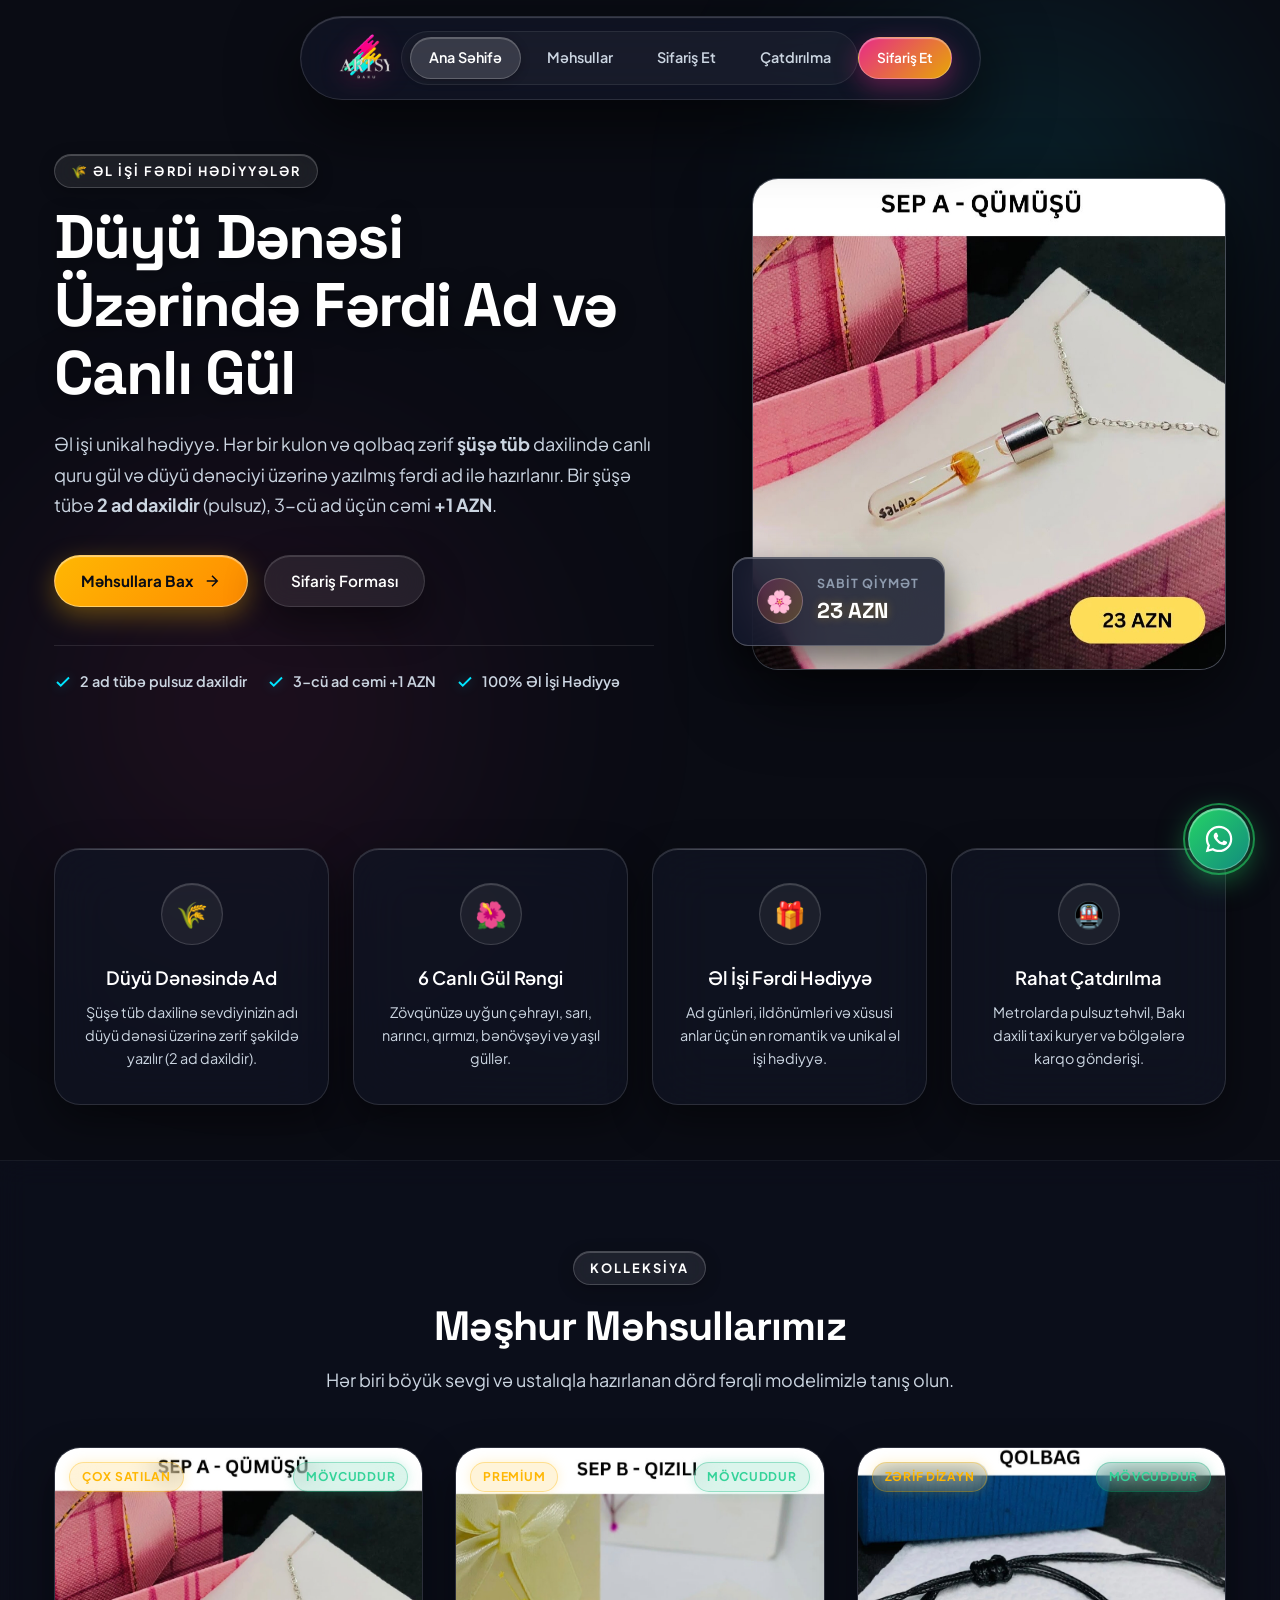
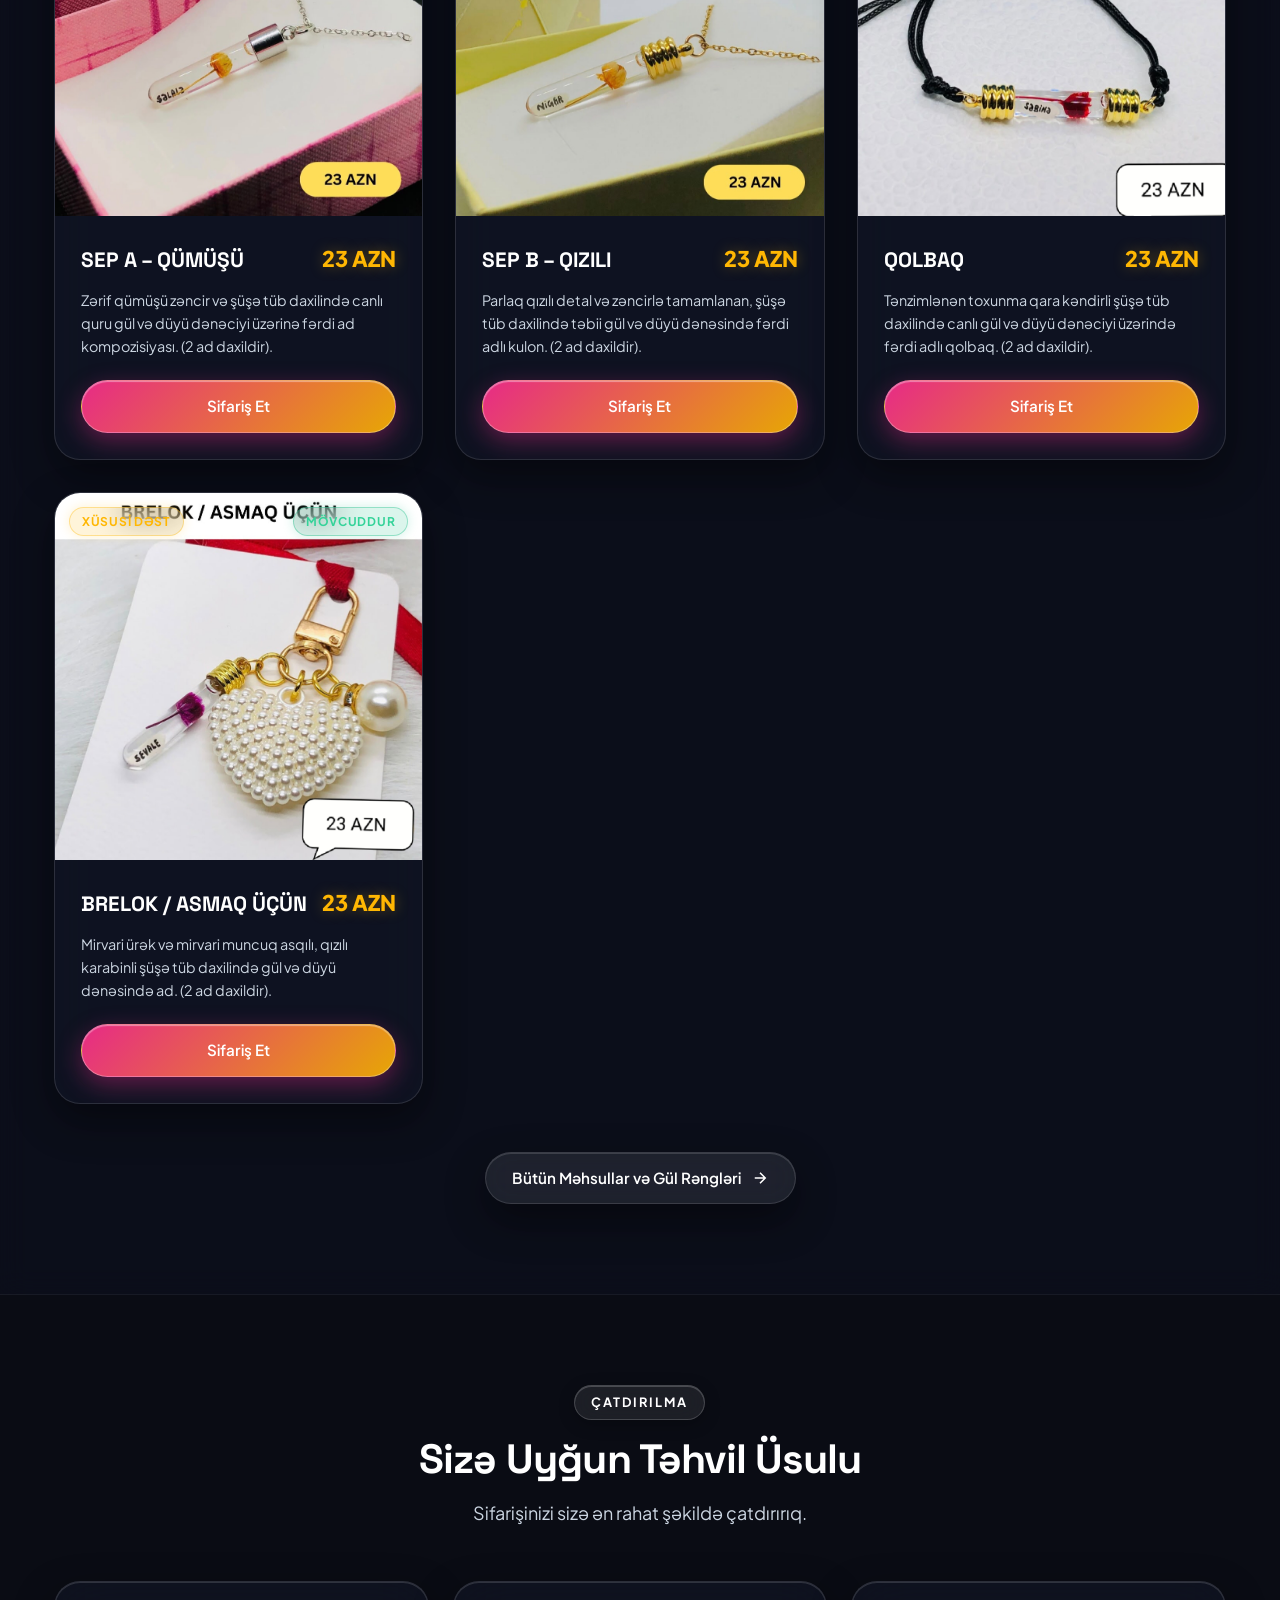
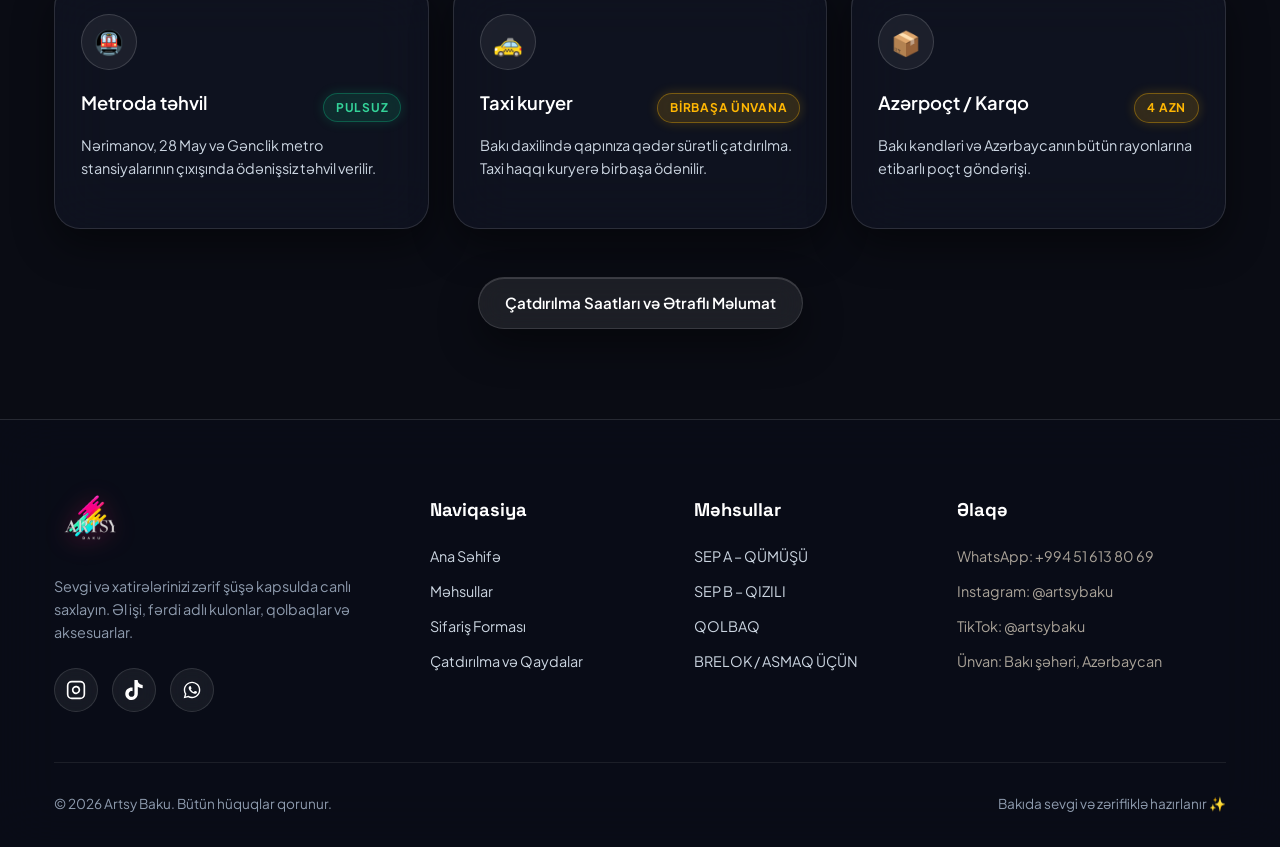
==== commit 78082183: "feat: add rice grain name engraving options, glass tube terminology, and 3rd name pricing rule (+1 A" ====
--- a/index.html
+++ b/index.html
@@ -3,14 +3,14 @@
 <head>
   <meta charset="UTF-8">
   <meta name="viewport" content="width=device-width, initial-scale=1.0">
-  <title>Artsy Baku — Fərdi Adlı Canlı Gül Aksesuarları</title>
-  <meta name="description" content="Artsy Baku — Bakıda əl işi, zərif şüşə kapsul daxilində canlı quru gül və fərdi adlı kulonlar, qolbaqlar və breloklar. WhatsApp ilə sürətli sifariş.">
-  <meta name="keywords" content="artsy baku, el isi baki, adli sep, adli qolbaq, canli gul sep, hediyye baki, bujiteriya baki, qolbaq, brelok">
+  <title>Artsy Baku — Düyü Dənəsində Fərdi Ad & Canlı Gül Əl İşi Hədiyyələr</title>
+  <meta name="description" content="Artsy Baku — Bakıda əl işi fərdi hədiyyələr. Zərif şüşə tüb daxilində canlı quru gül və düyü dənəsi üzərinə yazılan fərdi ad ilə kulonlar, qolbaqlar və breloklar. WhatsApp ilə sürətli sifariş.">
+  <meta name="keywords" content="artsy baku, duyu denesinde ad, el isi hediyye baki, adli sep, adli qolbaq, canli gul sep, hediyye baki, suse tub, brelok">
   
   <!-- Open Graph / Meta -->
   <meta property="og:type" content="website">
-  <meta property="og:title" content="Artsy Baku — Fərdi Adlı Canlı Gül Aksesuarları">
-  <meta property="og:description" content="Sevginizi və xatirələrinizi zərif şüşə kapsulda canlı saxlayın. Əl işi, fərdi adlı zərif aksesuarlar.">
+  <meta property="og:title" content="Artsy Baku — Düyü Dənəsində Fərdi Ad & Canlı Gül Əl İşi Hədiyyələr">
+  <meta property="og:description" content="Sevginizi və xatirələrinizi zərif şüşə tüb daxilində canlı saxlayın. Əl işi fərdi hədiyyələr.">
   <meta property="og:image" content="assets/images/products/sep-a.jpg">
   
   <link rel="icon" type="image/svg+xml" href="assets/icons/favicon.svg">
@@ -79,10 +79,10 @@
   <section class="hero-section">
     <div class="container hero-grid">
       <div class="hero-content">
-        <span class="section-tag">✨ Əl İşi & Fərdi Dizayn</span>
-        <h1 class="heading-xl">Fərdi Adınızla Canlı Gül Aksesuarları</h1>
+        <span class="section-tag">🌾 Əl İşi Fərdi Hədiyyələr</span>
+        <h1 class="heading-xl">Düyü Dənəsi Üzərində Fərdi Ad və Canlı Gül</h1>
         <p class="text-lead">
-          Hər bir kulon və qolbaq xüsusi şüşə kapsul daxilində canlı quru gül və sizin seçdiyiniz ad ilə zərif şəkildə hazırlanır. Ən dəyərli xatirəniz həmişə yanınızda olsun.
+          Əl işi unikal hədiyyə. Hər bir kulon və qolbaq zərif <strong>şüşə tüb</strong> daxilində canlı quru gül və düyü dənəciyi üzərinə yazılmış fərdi ad ilə hazırlanır. Bir şüşə tübə <strong>2 ad daxildir</strong> (pulsuz), 3-cü ad üçün cəmi <strong>+1 AZN</strong>.
         </p>
 
         <div class="hero-buttons">
@@ -100,15 +100,15 @@
         <div class="hero-features-list">
           <div class="hero-feature-item">
             <svg width="18" height="18" viewBox="0 0 24 24" fill="none" stroke="currentColor" stroke-width="2.5"><polyline points="20 6 9 17 4 12"/></svg>
-            <span>Bütün məhsullar 23 AZN</span>
+            <span>2 ad tübə pulsuz daxildir</span>
           </div>
           <div class="hero-feature-item">
             <svg width="18" height="18" viewBox="0 0 24 24" fill="none" stroke="currentColor" stroke-width="2.5"><polyline points="20 6 9 17 4 12"/></svg>
-            <span>6 Canlı Gül Rəngi</span>
+            <span>3-cü ad cəmi +1 AZN</span>
           </div>
           <div class="hero-feature-item">
             <svg width="18" height="18" viewBox="0 0 24 24" fill="none" stroke="currentColor" stroke-width="2.5"><polyline points="20 6 9 17 4 12"/></svg>
-            <span>Metroda Pulsuz Təhvil</span>
+            <span>100% Əl İşi Hədiyyə</span>
           </div>
         </div>
       </div>
@@ -133,21 +133,21 @@
     <div class="container">
       <div class="features-grid">
         <div class="feature-box">
-          <div class="feature-icon-wrapper">💎</div>
-          <h3 class="heading-sm">Fərdi Ad Yazısı</h3>
-          <p>Kapsulun içərisinə sevdiyinizin və ya öz adınız zərif şəkildə həkk olunur.</p>
+          <div class="feature-icon-wrapper">🌾</div>
+          <h3 class="heading-sm">Düyü Dənəsində Ad</h3>
+          <p>Şüşə tüb daxilinə sevdiyinizin adı düyü dənəsi üzərinə zərif şəkildə yazılır (2 ad daxildir).</p>
         </div>
 
         <div class="feature-box">
           <div class="feature-icon-wrapper">🌺</div>
-          <h3 class="heading-sm">6 Fərqli Gül Rəngi</h3>
+          <h3 class="heading-sm">6 Canlı Gül Rəngi</h3>
           <p>Zövqünüzə uyğun çəhrayı, sarı, narıncı, qırmızı, bənövşəyi və yaşıl güllər.</p>
         </div>
 
         <div class="feature-box">
           <div class="feature-icon-wrapper">🎁</div>
-          <h3 class="heading-sm">Eleqant Hədiyyə</h3>
-          <p>Ad günləri, ildönümləri və xüsusi anlar üçün ən romantik və yaddaqalan hədiyyə.</p>
+          <h3 class="heading-sm">Əl İşi Fərdi Hədiyyə</h3>
+          <p>Ad günləri, ildönümləri və xüsusi anlar üçün ən romantik və unikal əl işi hədiyyə.</p>
         </div>
 
         <div class="feature-box">
@@ -181,7 +181,7 @@
               <h3 class="product-title">SEP A – QÜMÜŞÜ</h3>
               <span class="product-price">23 AZN</span>
             </div>
-            <p class="product-description">Zərif qümüşü zəncir və xüsusi kapsul daxilində canlı quru gül və fərdi ad kompozisiyası.</p>
+            <p class="product-description">Zərif qümüşü zəncir və şüşə tüb daxilində canlı quru gül və düyü dənəciyi üzərinə fərdi ad kompozisiyası. (2 ad daxildir).</p>
             <div class="product-card-actions">
               <a href="order.html?product=sep-a" class="btn btn-primary btn-block">Sifariş Et</a>
             </div>
@@ -200,7 +200,7 @@
               <h3 class="product-title">SEP B – QIZILI</h3>
               <span class="product-price">23 AZN</span>
             </div>
-            <p class="product-description">Parlaq qızılı detal və zəncirlə tamamlanan, daxilində təbii gül olan xüsusi kulon.</p>
+            <p class="product-description">Parlaq qızılı detal və zəncirlə tamamlanan, şüşə tüb daxilində təbii gül və düyü dənəsində fərdi adlı kulon. (2 ad daxildir).</p>
             <div class="product-card-actions">
               <a href="order.html?product=sep-b" class="btn btn-primary btn-block">Sifariş Et</a>
             </div>
@@ -219,7 +219,7 @@
               <h3 class="product-title">QOLBAQ</h3>
               <span class="product-price">23 AZN</span>
             </div>
-            <p class="product-description">Tənzimlənən toxunma qara kəndir və qızılı elementlərlə tamamlanan şüşə kapsulda fərdi adlı qolbaq.</p>
+            <p class="product-description">Tənzimlənən toxunma qara kəndirli şüşə tüb daxilində canlı gül və düyü dənəciyi üzərində fərdi adlı qolbaq. (2 ad daxildir).</p>
             <div class="product-card-actions">
               <a href="order.html?product=qolbag" class="btn btn-primary btn-block">Sifariş Et</a>
             </div>
@@ -238,7 +238,7 @@
               <h3 class="product-title">BRELOK / ASMAQ ÜÇÜN</h3>
               <span class="product-price">23 AZN</span>
             </div>
-            <p class="product-description">Mirvari ürək və mirvari muncuq asqılı, qızılı karabinli daxilində fərdi gül və ad olan zərif brelok.</p>
+            <p class="product-description">Mirvari ürək və mirvari muncuq asqılı, qızılı karabinli şüşə tüb daxilində gül və düyü dənəsində ad. (2 ad daxildir).</p>
             <div class="product-card-actions">
               <a href="order.html?product=brelok" class="btn btn-primary btn-block">Sifariş Et</a>
             </div>
